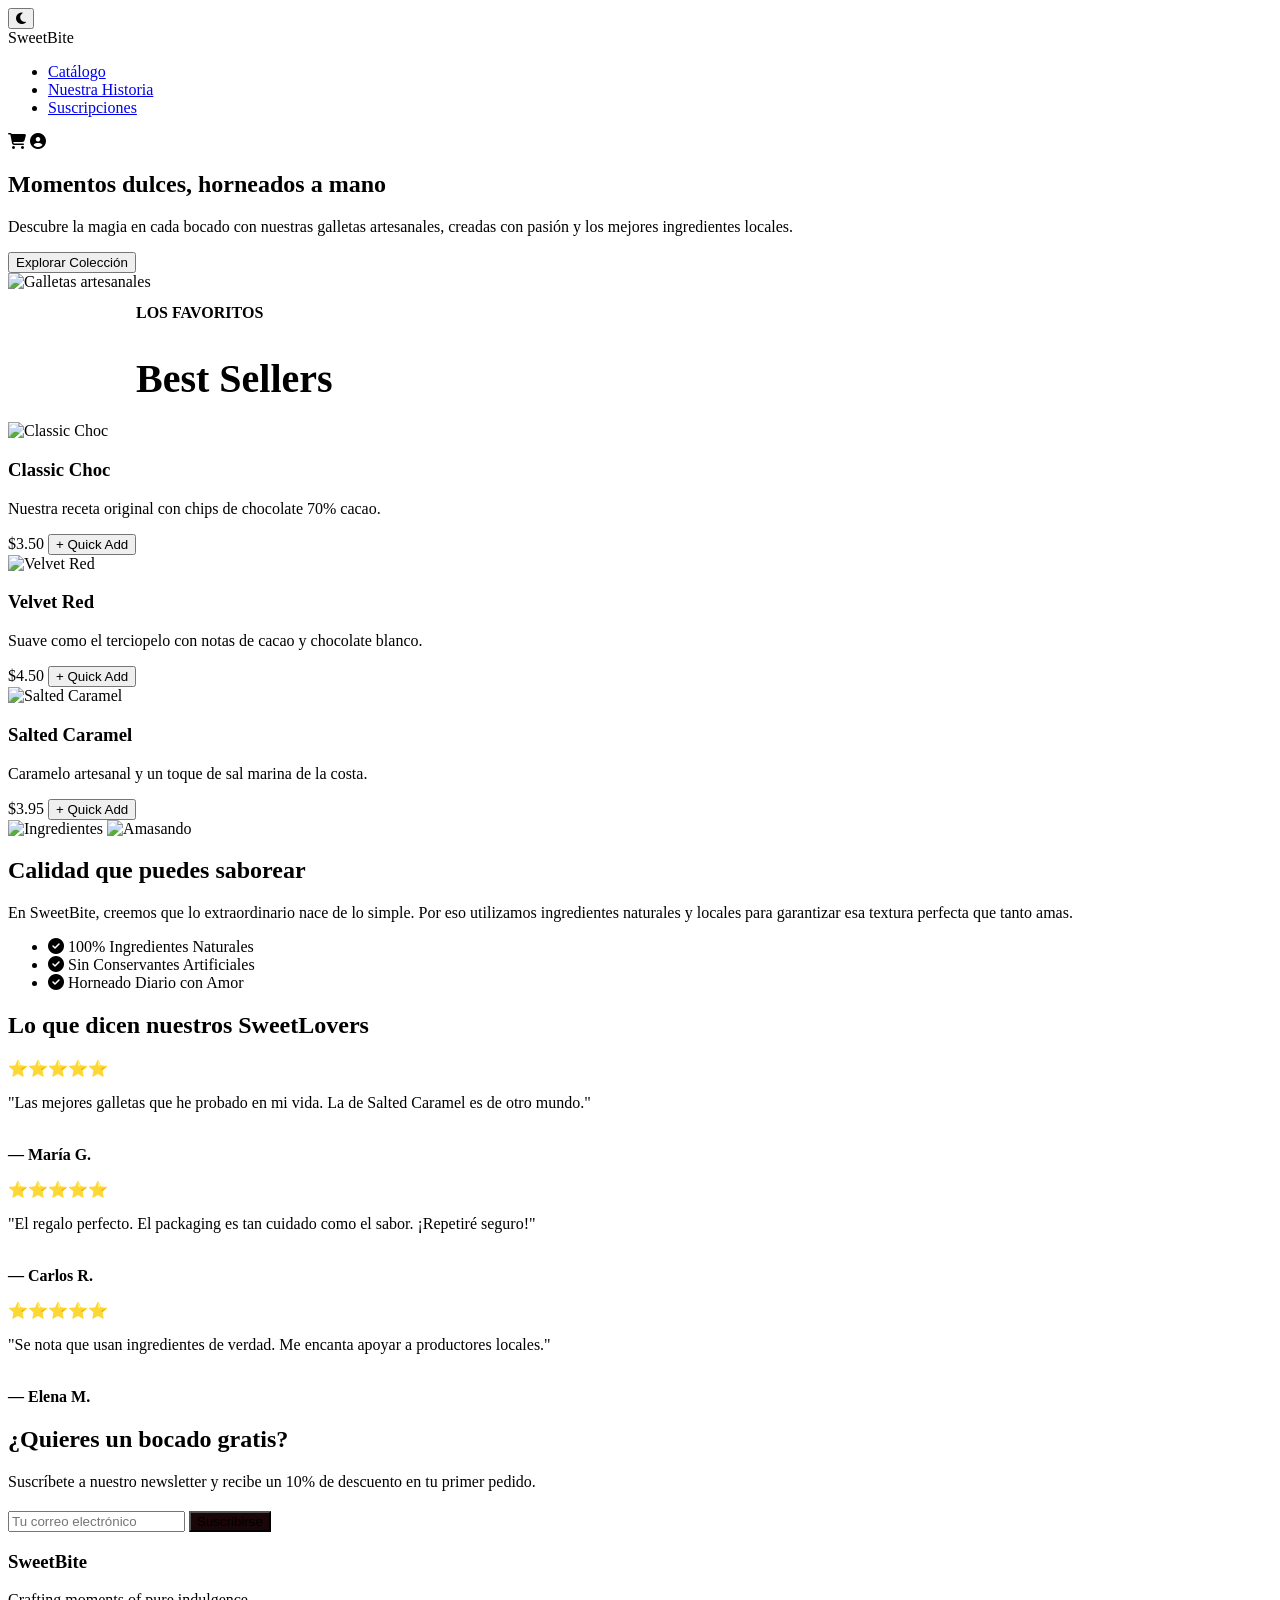
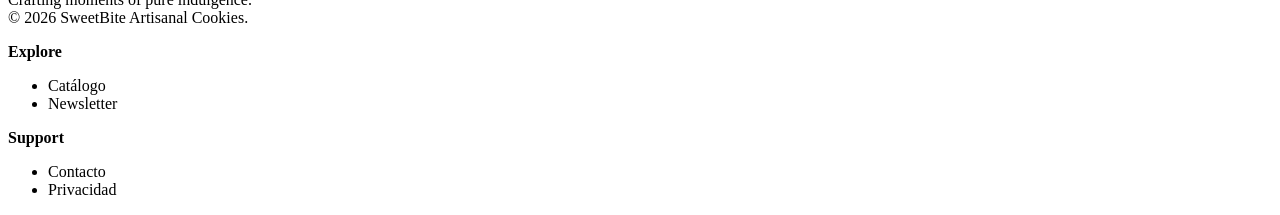
==== index.html @ 6e6b9b6f "SweetBite 1.0" ====
<!DOCTYPE html>
<html lang="es">
<head>
    <meta charset="UTF-8">
    <meta name="viewport" content="width=device-width, initial-scale=1.0">
    <title>SweetBite | Inicio</title>
    <link rel="stylesheet" href="styles.css">
    <link rel="stylesheet" href="https://cdnjs.cloudflare.com/ajax/libs/font-awesome/6.4.0/css/all.min.css">
</head>
<body>

    <div class="top-bar">
        <button id="theme-toggle" class="btn-theme"><i class="fas fa-moon"></i></button>
    </div>

    <header>
        <nav class="navbar">
            <div class="logo">SweetBite</div>
            <ul class="nav-links">
                <li><a href="index.html">Catálogo</a></li>
                <li><a href="#">Nuestra Historia</a></li>
                <li><a href="#">Suscripciones</a></li>
            </ul>
            <div class="nav-icons">
                <i class="fas fa-shopping-cart"></i>
                <i class="fas fa-user-circle"></i>
            </div>
        </nav>
    </header>

    <section class="hero">
        <div class="hero-text">
            <h1>Momentos dulces, horneados a mano</h1>
            <p>Descubre la magia en cada bocado con nuestras galletas artesanales, creadas con pasión y los mejores ingredientes locales.</p>
            <button class="btn-primary" onclick="window.location.href='tienda.html'">Explorar Colección</button>
        </div>
        <div class="hero-image">
            <img src="https://images.unsplash.com/photo-1499636136210-6f4ee915583e?auto=format&fit=crop&q=80" alt="Galletas artesanales">
        </div>
    </section>

    <section>
        <h2 style="padding-left: 10vw; color: var(--text-muted); font-size: 1rem; text-transform: uppercase;">Los Favoritos</h2>
        <h2 style="padding-left: 10vw; font-size: 2.5rem; margin-bottom: 20px;">Best Sellers</h2>
        
        <div class="product-grid">
            <div class="product-card">
                <img src="https://images.unsplash.com/photo-1558961363-fa8fdf82db35?auto=format&fit=crop&q=80" alt="Classic Choc">
                <div class="product-info">
                    <h3>Classic Choc</h3>
                    <p>Nuestra receta original con chips de chocolate 70% cacao.</p>
                    <div class="price-row">
                        <span>$3.50</span>
                        <button class="btn-add">+ Quick Add</button>
                    </div>
                </div>
            </div>
            <div class="product-card">
                <img src="https://images.unsplash.com/photo-1618923850106-920fdfbf5263?auto=format&fit=crop&q=80" alt="Velvet Red">
                <div class="product-info">
                    <h3>Velvet Red</h3>
                    <p>Suave como el terciopelo con notas de cacao y chocolate blanco.</p>
                    <div class="price-row">
                        <span>$4.50</span>
                        <button class="btn-add" onclick="window.location.href='tienda.html'">+ Quick Add</button>
                    </div>
                </div>
            </div>
            <div class="product-card">
                <img src="https://images.unsplash.com/photo-1557089706-68d02283a005?auto=format&fit=crop&q=80" alt="Salted Caramel">
                <div class="product-info">
                    <h3>Salted Caramel</h3>
                    <p>Caramelo artesanal y un toque de sal marina de la costa.</p>
                    <div class="price-row">
                        <span>$3.95</span>
                        <button class="btn-add">+ Quick Add</button>
                    </div>
                </div>
            </div>
        </div>
    </section>

    <section class="quality-section">
        <div class="quality-images">
            <img src="https://images.unsplash.com/photo-1556910103-1c02745aae4d?auto=format&fit=crop&q=80" alt="Ingredientes">
            <img src="https://images.unsplash.com/photo-1621303837174-89787a7d4729?auto=format&fit=crop&q=80" alt="Amasando">
        </div>
        <div class="quality-text">
            <h2>Calidad que puedes saborear</h2>
            <p>En SweetBite, creemos que lo extraordinario nace de lo simple. Por eso utilizamos ingredientes naturales y locales para garantizar esa textura perfecta que tanto amas.</p>
            <ul>
                <li><i class="fas fa-check-circle" style="color: var(--burgundy);"></i> 100% Ingredientes Naturales</li>
                <li><i class="fas fa-check-circle" style="color: var(--burgundy);"></i> Sin Conservantes Artificiales</li>
                <li><i class="fas fa-check-circle" style="color: var(--burgundy);"></i> Horneado Diario con Amor</li>
            </ul>
        </div>
    </section>

    <section class="testimonials">
        <h2>Lo que dicen nuestros SweetLovers</h2>
        <div class="test-grid">
            <div class="test-card">
                <p>⭐⭐⭐⭐⭐</p>
                <p>"Las mejores galletas que he probado en mi vida. La de Salted Caramel es de otro mundo."</p>
                <br><strong>— María G.</strong>
            </div>
            <div class="test-card">
                <p>⭐⭐⭐⭐⭐</p>
                <p>"El regalo perfecto. El packaging es tan cuidado como el sabor. ¡Repetiré seguro!"</p>
                <br><strong>— Carlos R.</strong>
            </div>
            <div class="test-card">
                <p>⭐⭐⭐⭐⭐</p>
                <p>"Se nota que usan ingredientes de verdad. Me encanta apoyar a productores locales."</p>
                <br><strong>— Elena M.</strong>
            </div>
        </div>
    </section>

    <section class="newsletter">
        <h2>¿Quieres un bocado gratis?</h2>
        <p style="margin-bottom: 20px;">Suscríbete a nuestro newsletter y recibe un 10% de descuento en tu primer pedido.</p>
        <input type="email" placeholder="Tu correo electrónico">
        <button class="btn-primary" style="background-color: #1a0508;">Suscribirse</button>
    </section>

    <footer>
        <div>
            <h3>SweetBite</h3>
            <p>Crafting moments of pure indulgence.<br>© 2026 SweetBite Artisanal Cookies.</p>
        </div>
        <div>
            <p><strong>Explore</strong></p>
            <ul><li>Catálogo</li><li>Newsletter</li></ul>
        </div>
        <div>
            <p><strong>Support</strong></p>
            <ul><li>Contacto</li><li>Privacidad</li></ul>
        </div>
    </footer>

    <script src="app.js"></script>
</body>
</html>
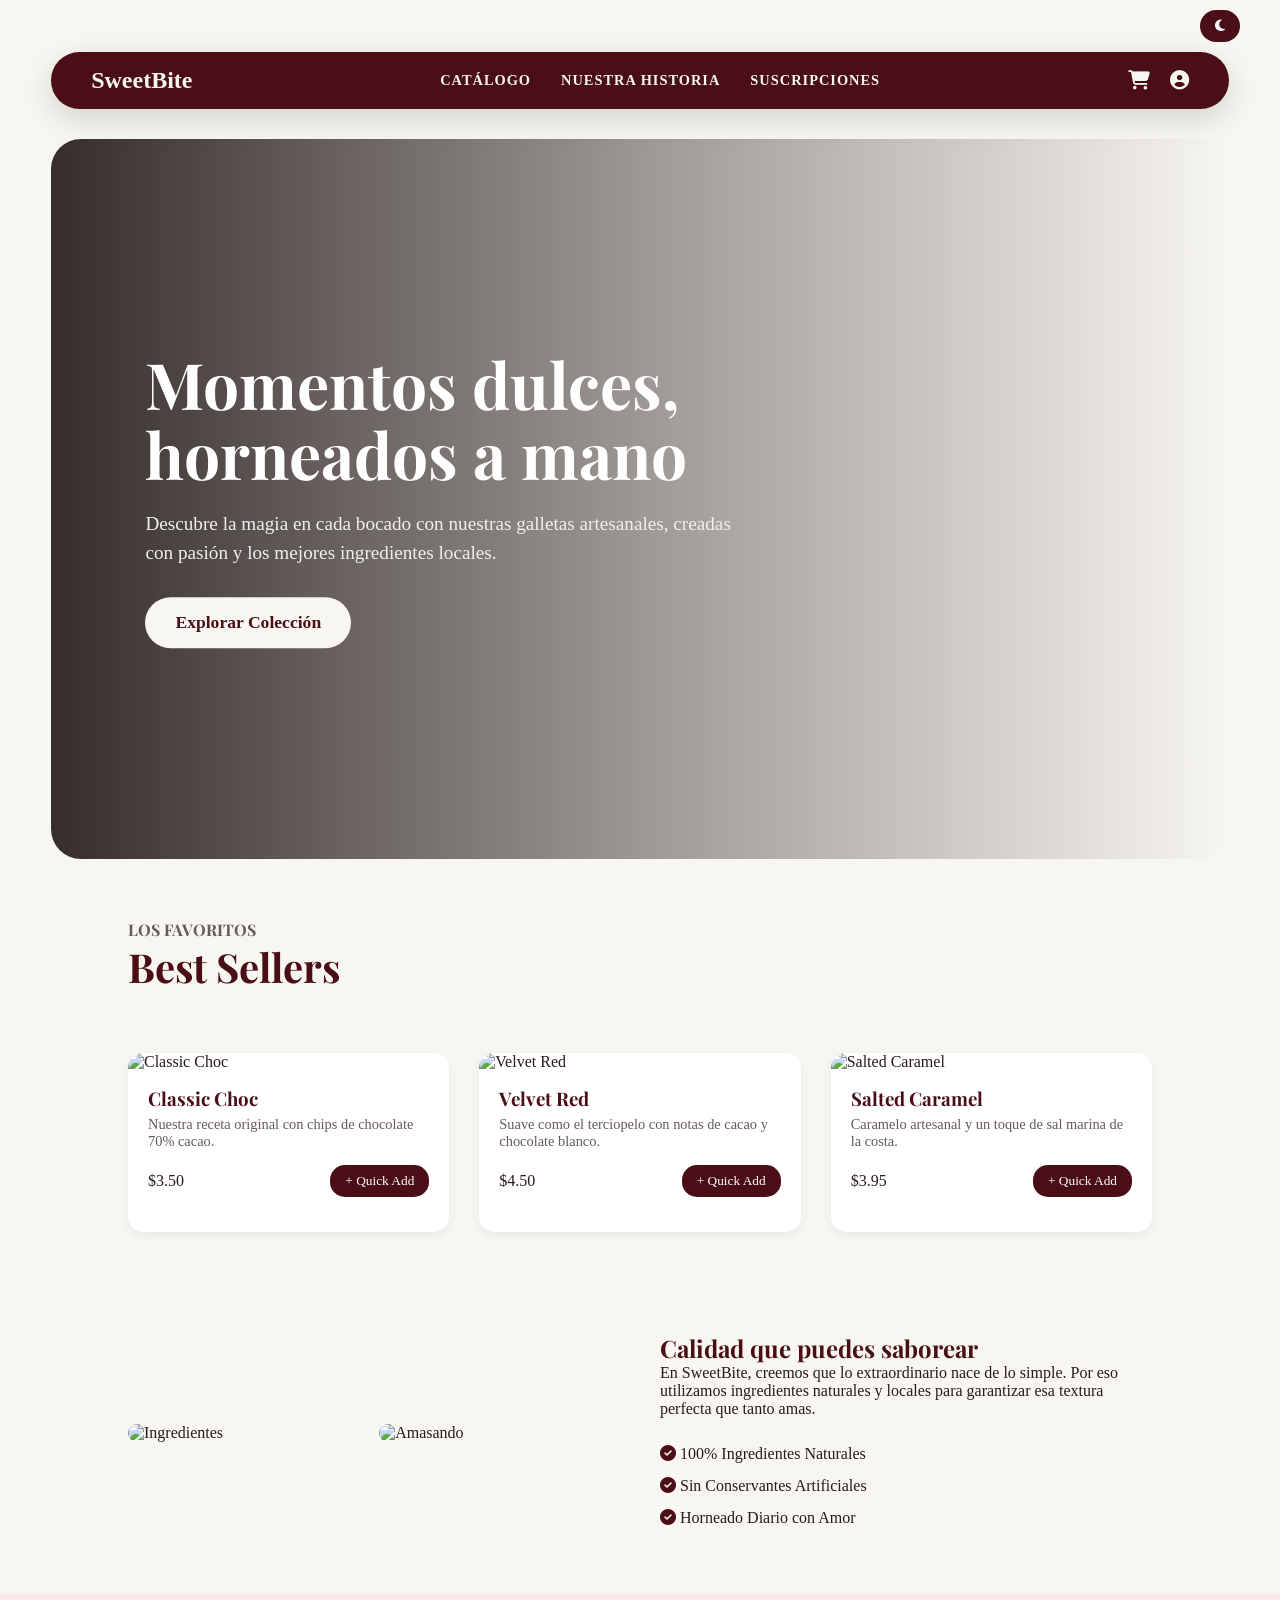
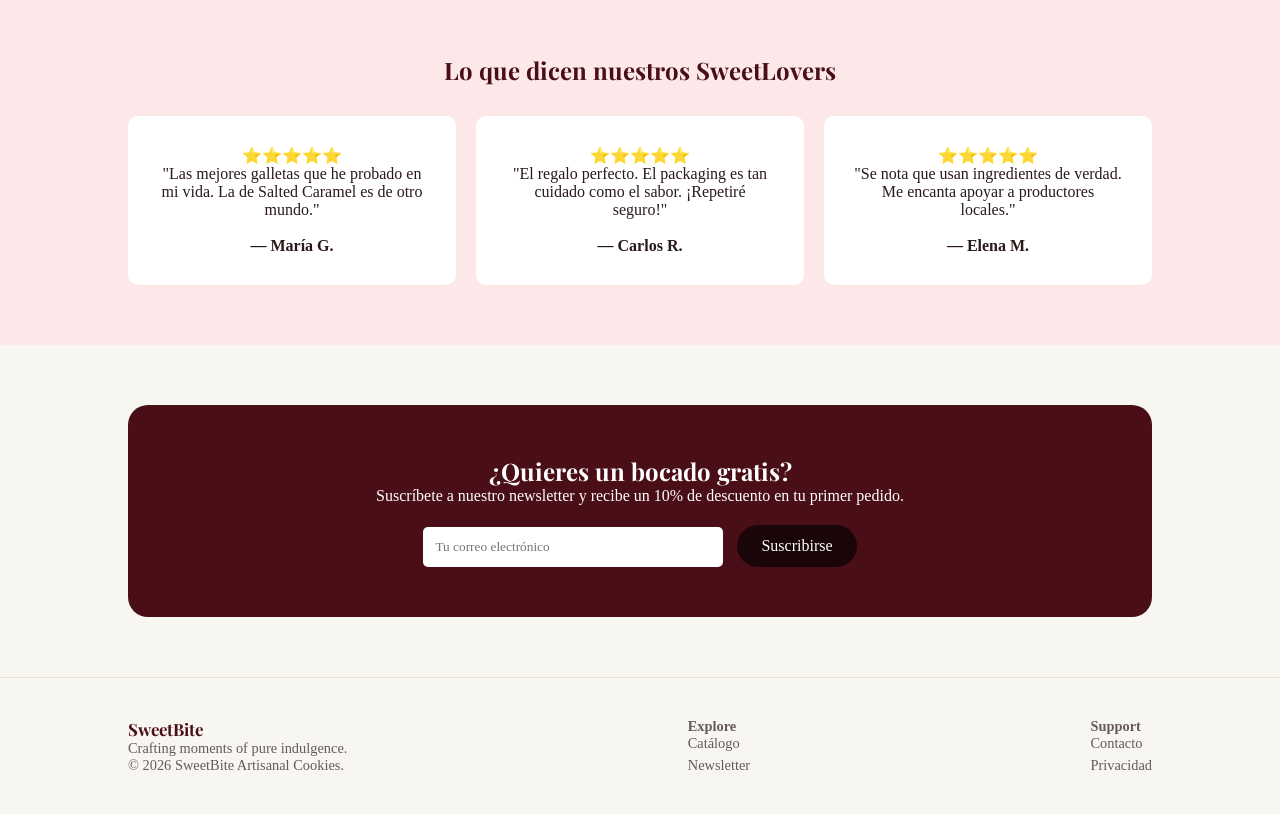
==== commit b2a94a17: "SweetBite 1.3" ====
--- a/index.html
+++ b/index.html
@@ -4,8 +4,16 @@
     <meta charset="UTF-8">
     <meta name="viewport" content="width=device-width, initial-scale=1.0">
     <title>SweetBite | Inicio</title>
+    
     <link rel="stylesheet" href="styles.css">
     <link rel="stylesheet" href="https://cdnjs.cloudflare.com/ajax/libs/font-awesome/6.4.0/css/all.min.css">
+    <link rel="stylesheet" href="styles.css">
+    <link rel="stylesheet" href="https://cdnjs.cloudflare.com/ajax/libs/font-awesome/6.4.0/css/all.min.css">
+    
+    <link rel="preconnect" href="https://fonts.googleapis.com">
+    <link rel="preconnect" href="https://fonts.gstatic.com" crossorigin>
+    <link href="https://fonts.googleapis.com/css2?family=Montserrat:wght@300;400;600&family=Playfair+Display:ital,wght@0,400;0,600;0,700;1,400&display=swap" rel="stylesheet">
+</head>
 </head>
 <body>
 
@@ -13,29 +21,36 @@
         <button id="theme-toggle" class="btn-theme"><i class="fas fa-moon"></i></button>
     </div>
 
-    <header>
+    <div class="header-wrapper">
         <nav class="navbar">
             <div class="logo">SweetBite</div>
+            
             <ul class="nav-links">
                 <li><a href="index.html">Catálogo</a></li>
                 <li><a href="#">Nuestra Historia</a></li>
                 <li><a href="#">Suscripciones</a></li>
             </ul>
+            
             <div class="nav-icons">
-                <i class="fas fa-shopping-cart"></i>
-                <i class="fas fa-user-circle"></i>
+                <i class="fas fa-shopping-cart" style="cursor: pointer;"></i>
+                <i class="fas fa-user-circle" style="cursor: pointer;"></i>
             </div>
         </nav>
-    </header>
+    </div>
 
-    <section class="hero">
-        <div class="hero-text">
-            <h1>Momentos dulces, horneados a mano</h1>
+    <section class="hero-carousel">
+        <div class="carousel-slides">
+            <div class="slide active" style="background-image: url('https://images.unsplash.com/photo-1499636136210-6f4ee915583e?auto=format&fit=crop&q=80');"></div>
+            <div class="slide" style="background-image: url('https://images.unsplash.com/photo-1558961363-fa8fdf82db35?auto=format&fit=crop&q=80');"></div>
+            <div class="slide" style="background-image: url('https://images.unsplash.com/photo-1618923850106-920fdfbf5263?auto=format&fit=crop&q=80');"></div>
+        </div>
+        
+        <div class="carousel-overlay"></div>
+        
+        <div class="hero-content">
+            <h1>Momentos dulces,<br>horneados a mano</h1>
             <p>Descubre la magia en cada bocado con nuestras galletas artesanales, creadas con pasión y los mejores ingredientes locales.</p>
-            <button class="btn-primary" onclick="window.location.href='tienda.html'">Explorar Colección</button>
-        </div>
-        <div class="hero-image">
-            <img src="https://images.unsplash.com/photo-1499636136210-6f4ee915583e?auto=format&fit=crop&q=80" alt="Galletas artesanales">
+            <button class="btn-hero" onclick="window.location.href='tienda.html'">Explorar Colección</button>
         </div>
     </section>
 
@@ -55,6 +70,7 @@
                     </div>
                 </div>
             </div>
+            
             <div class="product-card">
                 <img src="https://images.unsplash.com/photo-1618923850106-920fdfbf5263?auto=format&fit=crop&q=80" alt="Velvet Red">
                 <div class="product-info">
@@ -66,6 +82,7 @@
                     </div>
                 </div>
             </div>
+            
             <div class="product-card">
                 <img src="https://images.unsplash.com/photo-1557089706-68d02283a005?auto=format&fit=crop&q=80" alt="Salted Caramel">
                 <div class="product-info">
@@ -131,11 +148,17 @@
         </div>
         <div>
             <p><strong>Explore</strong></p>
-            <ul><li>Catálogo</li><li>Newsletter</li></ul>
+            <ul>
+                <li style="cursor: pointer; margin-bottom: 5px;">Catálogo</li>
+                <li style="cursor: pointer;">Newsletter</li>
+            </ul>
         </div>
         <div>
             <p><strong>Support</strong></p>
-            <ul><li>Contacto</li><li>Privacidad</li></ul>
+            <ul>
+                <li style="cursor: pointer; margin-bottom: 5px;">Contacto</li>
+                <li style="cursor: pointer;">Privacidad</li>
+            </ul>
         </div>
     </footer>
 
--- a/styles.css
+++ b/styles.css
@@ -0,0 +1,363 @@
+/* ================= VARIABLES Y RESET ================= */
+/* :root define variables globales. Cambiar un color aquí lo cambiará en toda la página */
+:root {
+    /* Modo Claro */
+    --bg-color: #F8F6F0;       /* Beige clarito para el fondo de la página */
+    --text-main: #2A1A1A;      /* Color principal del texto (casi negro) */
+    --text-muted: #665A5A;     /* Color secundario para subtítulos o textos menos importantes */
+    --burgundy: #4A0E17;       /* Burdeo oscuro (el color de tu marca) */
+    --burgundy-hover: #2F080E; /* Burdeo más oscuro para cuando el mouse pasa sobre un botón */
+    --pink-light: #FDE8E9;     /* Rosa pálido para detalles y fondos secundarios */
+    --white-cards: #FFFFFF;    /* Blanco puro para el fondo de las tarjetas de producto */
+    --border-color: #E5E0D8;   /* Color de las líneas separadoras */
+}
+
+/* Variables para cuando el "Modo Oscuro" está activado en el <body> */
+body.dark-mode {
+    --bg-color: #121212;       /* Fondo gris casi negro */
+    --text-main: #EAEAEA;      /* Texto principal casi blanco para contrastar */
+    --text-muted: #A0A0A0;     /* Texto secundario gris claro */
+    --burgundy: #7A192A;       /* Burdeo más brillante para que se note en la oscuridad */
+    --burgundy-hover: #9E2238; /* Efecto hover del burdeo oscuro */
+    --pink-light: #2A1A1C;     /* Rosa muy oscuro, casi marrón, para mantener la estética */
+    --white-cards: #1E1E1E;    /* Gris oscuro para las tarjetas en vez de blanco puro */
+    --border-color: #333333;   /* Bordes oscuros */
+}
+
+/* El asterisco (*) aplica estas reglas a TODOS los elementos de la página */
+* {
+    margin: 0; /* Quita los márgenes por defecto del navegador */
+    padding: 0; /* Quita el relleno por defecto */
+    box-sizing: border-box; /* Asegura que el padding no aumente el tamaño total de los elementos */
+    font-family: 'Georgia', serif; /* Tipografía elegante por defecto */
+}
+
+/* Reglas generales para el cuerpo de la página */
+/* El asterisco (*) aplica estas reglas a TODOS los elementos de la página */
+* {
+    margin: 0;
+    padding: 0;
+    box-sizing: border-box;
+    /* Quitamos la font-family de aquí para asignarla específicamente abajo */
+}
+
+/* Reglas generales para el cuerpo de la página */
+body {
+    background-color: var(--bg-color);
+    color: var(--text-main);
+    transition: background-color 0.3s, color 0.3s;
+    font-family: 'Montserrat', sans-serif; /* Fuente limpia y redondita para textos normales */
+}
+
+/* Títulos */
+h1, h2, h3, h4 {
+    font-family: 'Playfair Display', serif; /* Fuente elegante y premium para títulos */
+    color: var(--burgundy);
+}
+
+body.dark-mode h1, body.dark-mode h2, body.dark-mode h3 {
+    color: var(--text-main);
+}
+
+/* Cambia el color de los títulos a blanco/gris claro cuando está en modo oscuro */
+body.dark-mode h1, body.dark-mode h2, body.dark-mode h3 {
+    color: var(--text-main);
+}
+
+/* Quita el subrayado de los enlaces y les pone el color heredado de su contenedor */
+a { text-decoration: none; color: inherit; }
+/* Quita los puntos de las listas (usado en el navbar y footer) */
+ul { list-style: none; }
+
+/* ================= TOP BAR & NAVBAR (NUEVO DISEÑO) ================= */
+/* Barra superior pequeñita para el botón de modo oscuro */
+.top-bar {
+    display: flex;
+    justify-content: flex-end; /* Empuja el botón a la derecha */
+    padding: 10px 40px 0px 40px; /* Arriba, Derecha, Abajo (0), Izquierda */
+    background-color: var(--bg-color);
+}
+
+/* Botón de la lunita/sol */
+.btn-theme {
+    background: var(--burgundy);
+    color: #fff;
+    border: none;
+    padding: 8px 15px;
+    border-radius: 20px; /* Lo hace redondito */
+    cursor: pointer;
+    font-weight: bold;
+    transition: 0.3s;
+}
+
+/* Envoltorio del Navbar para que respire por los lados y se quede pegado arriba */
+.header-wrapper {
+    background-color: var(--bg-color);
+    padding: 10px 4vw; /* Da margen a los lados (4% del ancho de la pantalla) */
+    position: sticky; /* Hace que el menú baje contigo al hacer scroll */
+    top: 0; /* Se pega al tope exacto de la pantalla */
+    z-index: 100; /* Lo pone por encima de todos los demás elementos (carrusel, fotos) */
+}
+
+/* El menú en sí (diseño de píldora flotante) */
+.navbar {
+    display: flex; /* Permite alinear elementos horizontalmente */
+    justify-content: space-between; /* Separa logo, links e íconos */
+    align-items: center; /* Los centra verticalmente */
+    padding: 15px 40px;
+    background-color: var(--burgundy); /* Fondo rojo oscuro */
+    border-radius: 50px; /* Curva los bordes para hacer la forma de píldora */
+    box-shadow: 0 10px 30px rgba(0,0,0,0.15); /* Sombra suave para dar efecto 3D flotante */
+}
+
+/* Ajustes de color de texto dentro del navbar (para que se lea sobre el burdeo) */
+.navbar .logo {
+    font-size: 1.5rem;
+    font-weight: bold;
+    color: var(--bg-color); /* Letras claras */
+}
+
+.nav-links {
+    display: flex;
+    gap: 30px; /* Separación entre cada link */
+    font-size: 0.9rem;
+    text-transform: uppercase; /* Vuelve el texto MAYÚSCULA */
+    letter-spacing: 1px;
+}
+
+.navbar .nav-links a {
+    color: var(--bg-color); /* Links claros */
+    font-weight: 600;
+}
+
+.navbar .nav-links a:hover {
+    color: var(--pink-light); /* Se pone rosita al pasar el mouse */
+}
+
+.nav-icons {
+    display: flex;
+    gap: 20px;
+    font-size: 1.2rem;
+    color: var(--bg-color); /* Íconos claros */
+}
+
+/* ================= HERO CAROUSEL (NUEVO INICIO) ================= */
+/* Contenedor principal del carrusel */
+.hero-carousel {
+    position: relative; /* Necesario para que las imágenes hijas se posicionen dentro de él */
+    height: 80vh; /* Ocupa el 80% del alto de la pantalla visible */
+    min-height: 500px; /* Pero nunca menos de 500px */
+    margin: 20px 4vw 60px 4vw; /* Márgenes exteriores para igualar al navbar */
+    border-radius: 30px; /* Esquinas redondeadas */
+    overflow: hidden; /* Corta cualquier imagen que se salga de los bordes redondeados */
+}
+
+/* Capas del carrusel (imágenes y sombreado) */
+.carousel-slides, .slide, .carousel-overlay {
+    position: absolute; /* Se apilan una encima de otra */
+    top: 0;
+    left: 0;
+    width: 100%;
+    height: 100%;
+}
+
+/* Cada imagen individual del carrusel */
+.slide {
+    background-size: cover; /* Hace que la imagen llene todo el espacio sin deformarse */
+    background-position: center; /* Centra la foto */
+    opacity: 0; /* Por defecto están invisibles */
+    transition: opacity 1s ease-in-out; /* Animación de 1 segundo para aparecer suavemente */
+}
+
+/* Solo la imagen con la clase 'active' se hace visible */
+.slide.active {
+    opacity: 1;
+}
+
+/* El degradado oscuro para que el texto blanco sea legible */
+.carousel-overlay {
+    /* Va de izquierda (casi negro) a derecha (transparente) */
+    background: linear-gradient(to right, rgba(20, 10, 10, 0.85) 0%, rgba(20, 10, 10, 0.4) 50%, transparent 100%);
+    z-index: 1; /* Nivel 1 de apilamiento (sobre las fotos, debajo del texto) */
+}
+
+/* Contenedor del texto del carrusel */
+.hero-content {
+    position: absolute;
+    top: 50%; /* Baja el texto a la mitad */
+    left: 8%; /* Lo separa un 8% del borde izquierdo */
+    transform: translateY(-50%); /* Ajuste fino para centrarlo verticalmente perfecto */
+    z-index: 2; /* Nivel 2 (encima del degradado) */
+    max-width: 600px; /* Evita que el texto cruce toda la pantalla */
+    color: white; /* Fuerza el color blanco */
+}
+
+.hero-content h1 {
+    color: white; 
+    font-size: 4rem;
+    line-height: 1.1; /* Reduce el espacio entre líneas del título */
+    margin-bottom: 20px;
+}
+
+.hero-content p {
+    font-size: 1.2rem;
+    color: #f0f0f0;
+    margin-bottom: 30px;
+    line-height: 1.5;
+}
+
+/* Botón especial del carrusel */
+.btn-hero {
+    background-color: var(--bg-color); /* Fondo beige clarito */
+    color: var(--burgundy); /* Letras burdeo */
+    padding: 15px 30px;
+    border: none;
+    border-radius: 30px;
+    cursor: pointer;
+    font-size: 1.1rem;
+    font-weight: bold;
+    transition: transform 0.3s, background-color 0.3s;
+}
+
+.btn-hero:hover {
+    background-color: white; /* Brilla al blanco puro al pasar el mouse */
+    transform: translateY(-3px); /* Da un saltito hacia arriba */
+}
+
+/* ================= COMPONENTES GENERALES ================= */
+/* Botón estándar usado en el resto de la página */
+.btn-primary {
+    background-color: var(--burgundy);
+    color: white;
+    padding: 12px 24px;
+    border: none;
+    border-radius: 25px;
+    cursor: pointer;
+    font-size: 1rem;
+    transition: background 0.3s;
+}
+
+.btn-primary:hover { background-color: var(--burgundy-hover); }
+
+/* Títulos de las secciones intermedias */
+.section-title {
+    text-align: center;
+    font-size: 2.2rem;
+    margin-bottom: 40px;
+}
+
+/* ================= GRID DE PRODUCTOS (CATÁLOGO) ================= */
+.product-grid {
+    display: grid; /* Usa CSS Grid para acomodar elementos en cuadrícula */
+    /* Crea columnas que miden mínimo 250px, y si sobra espacio, se estiran por igual (1fr). Esto lo hace Responsive automático */
+    grid-template-columns: repeat(auto-fit, minmax(250px, 1fr));
+    gap: 30px; /* Espacio entre cada tarjeta de galleta */
+    padding: 40px 10vw; /* Padding lateral del 10% del ancho de pantalla */
+}
+
+/* Tarjeta individual de cada galleta */
+.product-card {
+    background: var(--white-cards);
+    border-radius: 15px;
+    overflow: hidden; /* Corta la imagen si es cuadrada para que respete los bordes redondos de la tarjeta */
+    padding-bottom: 20px;
+    box-shadow: 0 4px 10px rgba(0,0,0,0.05); /* Sombrecita sutil */
+}
+
+.product-card img { 
+    width: 100%; 
+    height: 250px; 
+    object-fit: cover; /* Evita que la foto de la galleta se estire feo, la recorta bonito */
+}
+
+.product-info { padding: 15px 20px; }
+.product-info h3 { margin-bottom: 5px; }
+.product-info p { color: var(--text-muted); font-size: 0.9rem; margin-bottom: 15px; }
+.price-row { display: flex; justify-content: space-between; align-items: center; } /* Separa el precio a la izquierda y el botón a la derecha */
+
+/* Botoncito de agregar al carro en la tarjeta */
+.btn-add { background: var(--burgundy); color: white; border: none; padding: 8px 15px; border-radius: 15px; cursor: pointer; }
+
+/* ================= SECCIONES EXTRAS (Calidad y Testimonios) ================= */
+/* Sección de fotos y checklist */
+.quality-section { display: flex; padding: 60px 10vw; gap: 40px; align-items: center; }
+.quality-images { display: flex; gap: 15px; flex: 1; } /* Contenedor de las dos imágenes divididas */
+.quality-images img { width: 48%; border-radius: 15px; object-fit: cover; } /* Cada imagen ocupa casi la mitad */
+.quality-text { flex: 1; } /* El texto ocupa el otro 50% de la pantalla */
+.quality-text ul { margin-top: 20px; line-height: 2; }
+
+/* Sección rosa de opiniones */
+.testimonials { background-color: var(--pink-light); padding: 60px 10vw; text-align: center; }
+.test-grid { display: grid; grid-template-columns: repeat(3, 1fr); gap: 20px; margin-top: 30px; } /* Fuerzo 3 columnas para PC */
+.test-card { background: var(--white-cards); padding: 30px; border-radius: 10px; }
+
+/* Caja de recolección de correos (Newsletter) */
+.newsletter {
+    background-color: var(--burgundy);
+    color: white;
+    margin: 60px 10vw;
+    padding: 50px;
+    border-radius: 20px;
+    text-align: center;
+}
+.newsletter h2 { color: white; }
+.newsletter input { padding: 12px; width: 60%; max-width: 300px; border: none; border-radius: 5px; margin-right: 10px; }
+
+/* ================= TIENDA (PÁGINA PRODUCTO INDIVIDUAL) ================= */
+.product-detail {
+    display: flex;
+    padding: 60px 10vw;
+    gap: 50px;
+}
+
+/* Cuadrícula de fotos del producto (Tipo álbum) */
+.product-gallery { flex: 1; display: grid; grid-template-columns: 1fr 1fr; gap: 15px; }
+.main-img { grid-column: span 2; width: 100%; border-radius: 15px; } /* Imagen principal arriba, abarca 2 columnas */
+.sub-img { width: 100%; border-radius: 15px; } /* Imágenes pequeñitas abajo */
+
+/* Info del lado derecho de la página tienda */
+.product-data { flex: 1; }
+.product-data h1 { font-size: 3rem; margin-bottom: 10px; }
+.product-data .price { font-size: 1.5rem; font-weight: bold; margin-bottom: 20px; }
+.product-data p { color: var(--text-muted); line-height: 1.6; margin-bottom: 30px; }
+
+/* Selector de cantidad [ - 1 + ] */
+.qty-selector {
+    display: flex;
+    align-items: center;
+    gap: 15px;
+    margin-bottom: 20px;
+}
+
+.qty-btn { background: var(--white-cards); border: 1px solid var(--border-color); padding: 10px 15px; cursor: pointer; border-radius: 5px;}
+.qty-input { width: 50px; text-align: center; border: none; background: transparent; font-size: 1.1rem;}
+
+/* Botón grandote de comprar en la ficha de producto */
+.btn-large {
+    width: 100%; /* Abarca todo el ancho disponible de la columna */
+    padding: 15px;
+    font-size: 1.2rem;
+    border-radius: 30px;
+    margin-bottom: 30px;
+}
+
+/* Etiquetas (Ej: Contiene Lactosa) */
+.tags span {
+    background: var(--pink-light);
+    color: var(--burgundy);
+    padding: 5px 10px;
+    border-radius: 15px;
+    font-size: 0.8rem;
+    margin-right: 10px;
+}
+
+/* ================= FOOTER ================= */
+footer {
+    display: flex; /* Divide el footer en bloques */
+    justify-content: space-between; /* Manda los bloques a los extremos */
+    padding: 40px 10vw;
+    background-color: var(--bg-color);
+    border-top: 1px solid var(--border-color);
+    font-size: 0.9rem;
+    color: var(--text-muted);
+}
--- a/styles.css
+++ b/styles.css
@@ -0,0 +1,363 @@
+/* ================= VARIABLES Y RESET ================= */
+/* :root define variables globales. Cambiar un color aquí lo cambiará en toda la página */
+:root {
+    /* Modo Claro */
+    --bg-color: #F8F6F0;       /* Beige clarito para el fondo de la página */
+    --text-main: #2A1A1A;      /* Color principal del texto (casi negro) */
+    --text-muted: #665A5A;     /* Color secundario para subtítulos o textos menos importantes */
+    --burgundy: #4A0E17;       /* Burdeo oscuro (el color de tu marca) */
+    --burgundy-hover: #2F080E; /* Burdeo más oscuro para cuando el mouse pasa sobre un botón */
+    --pink-light: #FDE8E9;     /* Rosa pálido para detalles y fondos secundarios */
+    --white-cards: #FFFFFF;    /* Blanco puro para el fondo de las tarjetas de producto */
+    --border-color: #E5E0D8;   /* Color de las líneas separadoras */
+}
+
+/* Variables para cuando el "Modo Oscuro" está activado en el <body> */
+body.dark-mode {
+    --bg-color: #121212;       /* Fondo gris casi negro */
+    --text-main: #EAEAEA;      /* Texto principal casi blanco para contrastar */
+    --text-muted: #A0A0A0;     /* Texto secundario gris claro */
+    --burgundy: #7A192A;       /* Burdeo más brillante para que se note en la oscuridad */
+    --burgundy-hover: #9E2238; /* Efecto hover del burdeo oscuro */
+    --pink-light: #2A1A1C;     /* Rosa muy oscuro, casi marrón, para mantener la estética */
+    --white-cards: #1E1E1E;    /* Gris oscuro para las tarjetas en vez de blanco puro */
+    --border-color: #333333;   /* Bordes oscuros */
+}
+
+/* El asterisco (*) aplica estas reglas a TODOS los elementos de la página */
+* {
+    margin: 0; /* Quita los márgenes por defecto del navegador */
+    padding: 0; /* Quita el relleno por defecto */
+    box-sizing: border-box; /* Asegura que el padding no aumente el tamaño total de los elementos */
+    font-family: 'Georgia', serif; /* Tipografía elegante por defecto */
+}
+
+/* Reglas generales para el cuerpo de la página */
+/* El asterisco (*) aplica estas reglas a TODOS los elementos de la página */
+* {
+    margin: 0;
+    padding: 0;
+    box-sizing: border-box;
+    /* Quitamos la font-family de aquí para asignarla específicamente abajo */
+}
+
+/* Reglas generales para el cuerpo de la página */
+body {
+    background-color: var(--bg-color);
+    color: var(--text-main);
+    transition: background-color 0.3s, color 0.3s;
+    font-family: 'Montserrat', sans-serif; /* Fuente limpia y redondita para textos normales */
+}
+
+/* Títulos */
+h1, h2, h3, h4 {
+    font-family: 'Playfair Display', serif; /* Fuente elegante y premium para títulos */
+    color: var(--burgundy);
+}
+
+body.dark-mode h1, body.dark-mode h2, body.dark-mode h3 {
+    color: var(--text-main);
+}
+
+/* Cambia el color de los títulos a blanco/gris claro cuando está en modo oscuro */
+body.dark-mode h1, body.dark-mode h2, body.dark-mode h3 {
+    color: var(--text-main);
+}
+
+/* Quita el subrayado de los enlaces y les pone el color heredado de su contenedor */
+a { text-decoration: none; color: inherit; }
+/* Quita los puntos de las listas (usado en el navbar y footer) */
+ul { list-style: none; }
+
+/* ================= TOP BAR & NAVBAR (NUEVO DISEÑO) ================= */
+/* Barra superior pequeñita para el botón de modo oscuro */
+.top-bar {
+    display: flex;
+    justify-content: flex-end; /* Empuja el botón a la derecha */
+    padding: 10px 40px 0px 40px; /* Arriba, Derecha, Abajo (0), Izquierda */
+    background-color: var(--bg-color);
+}
+
+/* Botón de la lunita/sol */
+.btn-theme {
+    background: var(--burgundy);
+    color: #fff;
+    border: none;
+    padding: 8px 15px;
+    border-radius: 20px; /* Lo hace redondito */
+    cursor: pointer;
+    font-weight: bold;
+    transition: 0.3s;
+}
+
+/* Envoltorio del Navbar para que respire por los lados y se quede pegado arriba */
+.header-wrapper {
+    background-color: var(--bg-color);
+    padding: 10px 4vw; /* Da margen a los lados (4% del ancho de la pantalla) */
+    position: sticky; /* Hace que el menú baje contigo al hacer scroll */
+    top: 0; /* Se pega al tope exacto de la pantalla */
+    z-index: 100; /* Lo pone por encima de todos los demás elementos (carrusel, fotos) */
+}
+
+/* El menú en sí (diseño de píldora flotante) */
+.navbar {
+    display: flex; /* Permite alinear elementos horizontalmente */
+    justify-content: space-between; /* Separa logo, links e íconos */
+    align-items: center; /* Los centra verticalmente */
+    padding: 15px 40px;
+    background-color: var(--burgundy); /* Fondo rojo oscuro */
+    border-radius: 50px; /* Curva los bordes para hacer la forma de píldora */
+    box-shadow: 0 10px 30px rgba(0,0,0,0.15); /* Sombra suave para dar efecto 3D flotante */
+}
+
+/* Ajustes de color de texto dentro del navbar (para que se lea sobre el burdeo) */
+.navbar .logo {
+    font-size: 1.5rem;
+    font-weight: bold;
+    color: var(--bg-color); /* Letras claras */
+}
+
+.nav-links {
+    display: flex;
+    gap: 30px; /* Separación entre cada link */
+    font-size: 0.9rem;
+    text-transform: uppercase; /* Vuelve el texto MAYÚSCULA */
+    letter-spacing: 1px;
+}
+
+.navbar .nav-links a {
+    color: var(--bg-color); /* Links claros */
+    font-weight: 600;
+}
+
+.navbar .nav-links a:hover {
+    color: var(--pink-light); /* Se pone rosita al pasar el mouse */
+}
+
+.nav-icons {
+    display: flex;
+    gap: 20px;
+    font-size: 1.2rem;
+    color: var(--bg-color); /* Íconos claros */
+}
+
+/* ================= HERO CAROUSEL (NUEVO INICIO) ================= */
+/* Contenedor principal del carrusel */
+.hero-carousel {
+    position: relative; /* Necesario para que las imágenes hijas se posicionen dentro de él */
+    height: 80vh; /* Ocupa el 80% del alto de la pantalla visible */
+    min-height: 500px; /* Pero nunca menos de 500px */
+    margin: 20px 4vw 60px 4vw; /* Márgenes exteriores para igualar al navbar */
+    border-radius: 30px; /* Esquinas redondeadas */
+    overflow: hidden; /* Corta cualquier imagen que se salga de los bordes redondeados */
+}
+
+/* Capas del carrusel (imágenes y sombreado) */
+.carousel-slides, .slide, .carousel-overlay {
+    position: absolute; /* Se apilan una encima de otra */
+    top: 0;
+    left: 0;
+    width: 100%;
+    height: 100%;
+}
+
+/* Cada imagen individual del carrusel */
+.slide {
+    background-size: cover; /* Hace que la imagen llene todo el espacio sin deformarse */
+    background-position: center; /* Centra la foto */
+    opacity: 0; /* Por defecto están invisibles */
+    transition: opacity 1s ease-in-out; /* Animación de 1 segundo para aparecer suavemente */
+}
+
+/* Solo la imagen con la clase 'active' se hace visible */
+.slide.active {
+    opacity: 1;
+}
+
+/* El degradado oscuro para que el texto blanco sea legible */
+.carousel-overlay {
+    /* Va de izquierda (casi negro) a derecha (transparente) */
+    background: linear-gradient(to right, rgba(20, 10, 10, 0.85) 0%, rgba(20, 10, 10, 0.4) 50%, transparent 100%);
+    z-index: 1; /* Nivel 1 de apilamiento (sobre las fotos, debajo del texto) */
+}
+
+/* Contenedor del texto del carrusel */
+.hero-content {
+    position: absolute;
+    top: 50%; /* Baja el texto a la mitad */
+    left: 8%; /* Lo separa un 8% del borde izquierdo */
+    transform: translateY(-50%); /* Ajuste fino para centrarlo verticalmente perfecto */
+    z-index: 2; /* Nivel 2 (encima del degradado) */
+    max-width: 600px; /* Evita que el texto cruce toda la pantalla */
+    color: white; /* Fuerza el color blanco */
+}
+
+.hero-content h1 {
+    color: white; 
+    font-size: 4rem;
+    line-height: 1.1; /* Reduce el espacio entre líneas del título */
+    margin-bottom: 20px;
+}
+
+.hero-content p {
+    font-size: 1.2rem;
+    color: #f0f0f0;
+    margin-bottom: 30px;
+    line-height: 1.5;
+}
+
+/* Botón especial del carrusel */
+.btn-hero {
+    background-color: var(--bg-color); /* Fondo beige clarito */
+    color: var(--burgundy); /* Letras burdeo */
+    padding: 15px 30px;
+    border: none;
+    border-radius: 30px;
+    cursor: pointer;
+    font-size: 1.1rem;
+    font-weight: bold;
+    transition: transform 0.3s, background-color 0.3s;
+}
+
+.btn-hero:hover {
+    background-color: white; /* Brilla al blanco puro al pasar el mouse */
+    transform: translateY(-3px); /* Da un saltito hacia arriba */
+}
+
+/* ================= COMPONENTES GENERALES ================= */
+/* Botón estándar usado en el resto de la página */
+.btn-primary {
+    background-color: var(--burgundy);
+    color: white;
+    padding: 12px 24px;
+    border: none;
+    border-radius: 25px;
+    cursor: pointer;
+    font-size: 1rem;
+    transition: background 0.3s;
+}
+
+.btn-primary:hover { background-color: var(--burgundy-hover); }
+
+/* Títulos de las secciones intermedias */
+.section-title {
+    text-align: center;
+    font-size: 2.2rem;
+    margin-bottom: 40px;
+}
+
+/* ================= GRID DE PRODUCTOS (CATÁLOGO) ================= */
+.product-grid {
+    display: grid; /* Usa CSS Grid para acomodar elementos en cuadrícula */
+    /* Crea columnas que miden mínimo 250px, y si sobra espacio, se estiran por igual (1fr). Esto lo hace Responsive automático */
+    grid-template-columns: repeat(auto-fit, minmax(250px, 1fr));
+    gap: 30px; /* Espacio entre cada tarjeta de galleta */
+    padding: 40px 10vw; /* Padding lateral del 10% del ancho de pantalla */
+}
+
+/* Tarjeta individual de cada galleta */
+.product-card {
+    background: var(--white-cards);
+    border-radius: 15px;
+    overflow: hidden; /* Corta la imagen si es cuadrada para que respete los bordes redondos de la tarjeta */
+    padding-bottom: 20px;
+    box-shadow: 0 4px 10px rgba(0,0,0,0.05); /* Sombrecita sutil */
+}
+
+.product-card img { 
+    width: 100%; 
+    height: 250px; 
+    object-fit: cover; /* Evita que la foto de la galleta se estire feo, la recorta bonito */
+}
+
+.product-info { padding: 15px 20px; }
+.product-info h3 { margin-bottom: 5px; }
+.product-info p { color: var(--text-muted); font-size: 0.9rem; margin-bottom: 15px; }
+.price-row { display: flex; justify-content: space-between; align-items: center; } /* Separa el precio a la izquierda y el botón a la derecha */
+
+/* Botoncito de agregar al carro en la tarjeta */
+.btn-add { background: var(--burgundy); color: white; border: none; padding: 8px 15px; border-radius: 15px; cursor: pointer; }
+
+/* ================= SECCIONES EXTRAS (Calidad y Testimonios) ================= */
+/* Sección de fotos y checklist */
+.quality-section { display: flex; padding: 60px 10vw; gap: 40px; align-items: center; }
+.quality-images { display: flex; gap: 15px; flex: 1; } /* Contenedor de las dos imágenes divididas */
+.quality-images img { width: 48%; border-radius: 15px; object-fit: cover; } /* Cada imagen ocupa casi la mitad */
+.quality-text { flex: 1; } /* El texto ocupa el otro 50% de la pantalla */
+.quality-text ul { margin-top: 20px; line-height: 2; }
+
+/* Sección rosa de opiniones */
+.testimonials { background-color: var(--pink-light); padding: 60px 10vw; text-align: center; }
+.test-grid { display: grid; grid-template-columns: repeat(3, 1fr); gap: 20px; margin-top: 30px; } /* Fuerzo 3 columnas para PC */
+.test-card { background: var(--white-cards); padding: 30px; border-radius: 10px; }
+
+/* Caja de recolección de correos (Newsletter) */
+.newsletter {
+    background-color: var(--burgundy);
+    color: white;
+    margin: 60px 10vw;
+    padding: 50px;
+    border-radius: 20px;
+    text-align: center;
+}
+.newsletter h2 { color: white; }
+.newsletter input { padding: 12px; width: 60%; max-width: 300px; border: none; border-radius: 5px; margin-right: 10px; }
+
+/* ================= TIENDA (PÁGINA PRODUCTO INDIVIDUAL) ================= */
+.product-detail {
+    display: flex;
+    padding: 60px 10vw;
+    gap: 50px;
+}
+
+/* Cuadrícula de fotos del producto (Tipo álbum) */
+.product-gallery { flex: 1; display: grid; grid-template-columns: 1fr 1fr; gap: 15px; }
+.main-img { grid-column: span 2; width: 100%; border-radius: 15px; } /* Imagen principal arriba, abarca 2 columnas */
+.sub-img { width: 100%; border-radius: 15px; } /* Imágenes pequeñitas abajo */
+
+/* Info del lado derecho de la página tienda */
+.product-data { flex: 1; }
+.product-data h1 { font-size: 3rem; margin-bottom: 10px; }
+.product-data .price { font-size: 1.5rem; font-weight: bold; margin-bottom: 20px; }
+.product-data p { color: var(--text-muted); line-height: 1.6; margin-bottom: 30px; }
+
+/* Selector de cantidad [ - 1 + ] */
+.qty-selector {
+    display: flex;
+    align-items: center;
+    gap: 15px;
+    margin-bottom: 20px;
+}
+
+.qty-btn { background: var(--white-cards); border: 1px solid var(--border-color); padding: 10px 15px; cursor: pointer; border-radius: 5px;}
+.qty-input { width: 50px; text-align: center; border: none; background: transparent; font-size: 1.1rem;}
+
+/* Botón grandote de comprar en la ficha de producto */
+.btn-large {
+    width: 100%; /* Abarca todo el ancho disponible de la columna */
+    padding: 15px;
+    font-size: 1.2rem;
+    border-radius: 30px;
+    margin-bottom: 30px;
+}
+
+/* Etiquetas (Ej: Contiene Lactosa) */
+.tags span {
+    background: var(--pink-light);
+    color: var(--burgundy);
+    padding: 5px 10px;
+    border-radius: 15px;
+    font-size: 0.8rem;
+    margin-right: 10px;
+}
+
+/* ================= FOOTER ================= */
+footer {
+    display: flex; /* Divide el footer en bloques */
+    justify-content: space-between; /* Manda los bloques a los extremos */
+    padding: 40px 10vw;
+    background-color: var(--bg-color);
+    border-top: 1px solid var(--border-color);
+    font-size: 0.9rem;
+    color: var(--text-muted);
+}
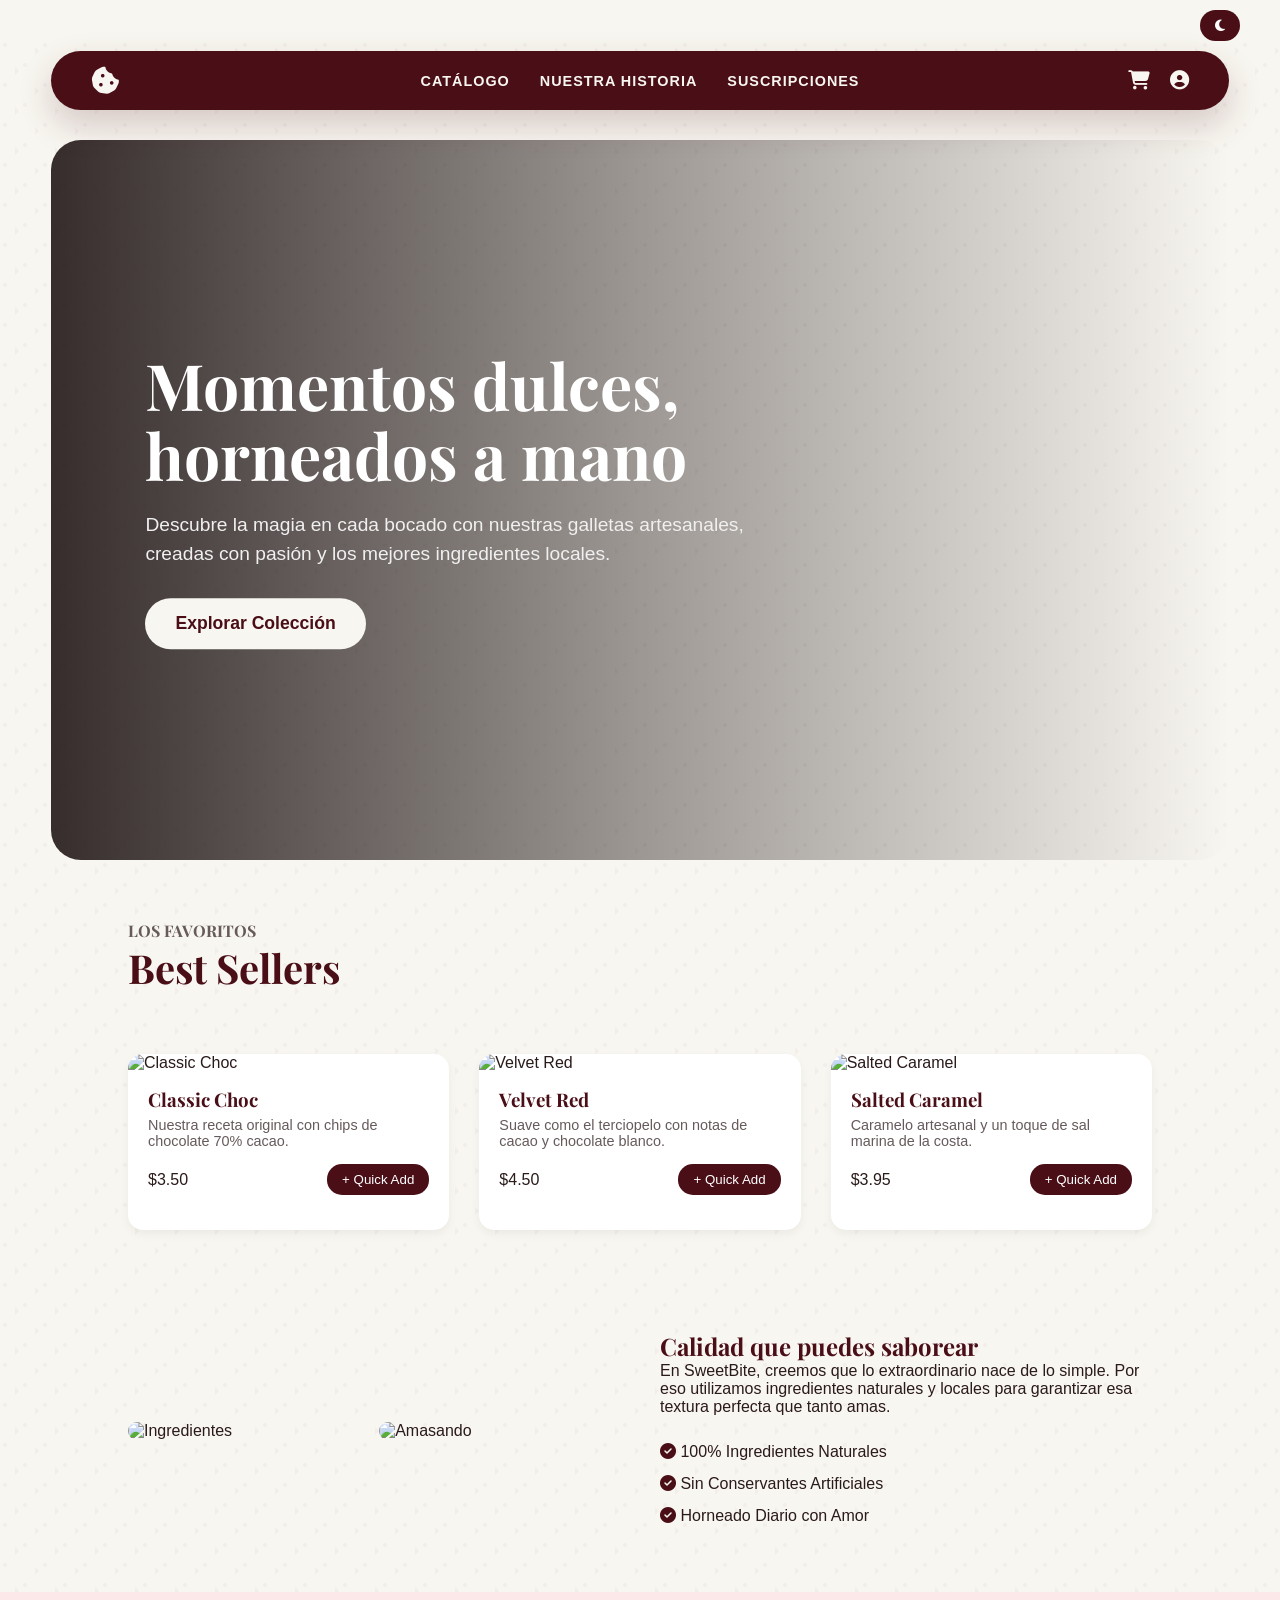
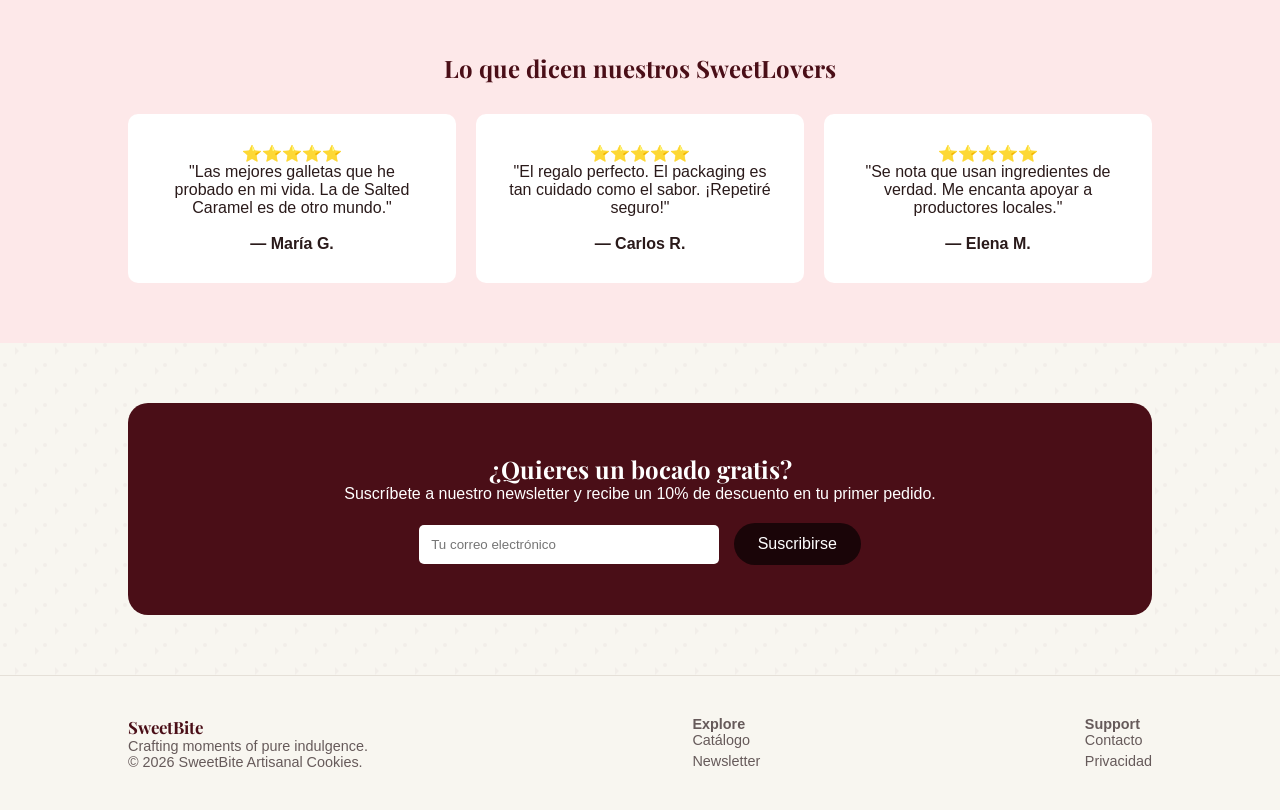
==== commit f0933120: "SweetBite 1.4" ====
--- a/index.html
+++ b/index.html
@@ -23,7 +23,9 @@
 
     <div class="header-wrapper">
         <nav class="navbar">
-            <div class="logo">SweetBite</div>
+            <div class="logo">
+                <i class="fas fa-cookie-bite" style="font-size: 1.8rem;"></i>
+            </div>
             
             <ul class="nav-links">
                 <li><a href="index.html">Catálogo</a></li>
--- a/styles.css
+++ b/styles.css
@@ -1,5 +1,4 @@
 /* ================= VARIABLES Y RESET ================= */
-/* :root define variables globales. Cambiar un color aquí lo cambiará en toda la página */
 :root {
     /* Modo Claro */
     --bg-color: #F8F6F0;       /* Beige clarito para el fondo de la página */
@@ -12,41 +11,36 @@
     --border-color: #E5E0D8;   /* Color de las líneas separadoras */
 }
 
-/* Variables para cuando el "Modo Oscuro" está activado en el <body> */
+/* Variables para cuando el "Modo Oscuro" está activado */
 body.dark-mode {
-    --bg-color: #121212;       /* Fondo gris casi negro */
-    --text-main: #EAEAEA;      /* Texto principal casi blanco para contrastar */
-    --text-muted: #A0A0A0;     /* Texto secundario gris claro */
-    --burgundy: #7A192A;       /* Burdeo más brillante para que se note en la oscuridad */
-    --burgundy-hover: #9E2238; /* Efecto hover del burdeo oscuro */
-    --pink-light: #2A1A1C;     /* Rosa muy oscuro, casi marrón, para mantener la estética */
-    --white-cards: #1E1E1E;    /* Gris oscuro para las tarjetas en vez de blanco puro */
-    --border-color: #333333;   /* Bordes oscuros */
-}
-
-/* El asterisco (*) aplica estas reglas a TODOS los elementos de la página */
-* {
-    margin: 0; /* Quita los márgenes por defecto del navegador */
-    padding: 0; /* Quita el relleno por defecto */
-    box-sizing: border-box; /* Asegura que el padding no aumente el tamaño total de los elementos */
-    font-family: 'Georgia', serif; /* Tipografía elegante por defecto */
-}
-
-/* Reglas generales para el cuerpo de la página */
+    --bg-color: #121212;
+    --text-main: #EAEAEA;
+    --text-muted: #A0A0A0;
+    --burgundy: #7A192A;
+    --burgundy-hover: #9E2238;
+    --pink-light: #2A1A1C;
+    --white-cards: #1E1E1E;
+    --border-color: #333333;
+    
+    /* IMPORTANTE: Apagamos el patrón de "miguitas" de fondo en modo oscuro */
+    background-image: none; 
+}
+
 /* El asterisco (*) aplica estas reglas a TODOS los elementos de la página */
 * {
     margin: 0;
     padding: 0;
     box-sizing: border-box;
-    /* Quitamos la font-family de aquí para asignarla específicamente abajo */
 }
 
 /* Reglas generales para el cuerpo de la página */
 body {
     background-color: var(--bg-color);
+    /* Patrón de fondo sutil (simula chispas o harina esparcida) */
+    background-image: url("data:image/svg+xml,%3Csvg width='40' height='40' viewBox='0 0 40 40' xmlns='http://www.w3.org/2000/svg'%3E%3Cg fill='%234A0E17' fill-opacity='0.03' fill-rule='evenodd'%3E%3Ccircle cx='5' cy='5' r='2'/%3E%3Ccircle cx='25' cy='25' r='2'/%3E%3Cpath d='M15 35 l4 -4 l-4 -4 z'/%3E%3Cpath d='M35 15 l4 -4 l-4 -4 z'/%3E%3C/g%3E%3C/svg%3E");
     color: var(--text-main);
     transition: background-color 0.3s, color 0.3s;
-    font-family: 'Montserrat', sans-serif; /* Fuente limpia y redondita para textos normales */
+    font-family: 'Montserrat', sans-serif;
 }
 
 /* Títulos */
@@ -55,147 +49,141 @@
     color: var(--burgundy);
 }
 
-body.dark-mode h1, body.dark-mode h2, body.dark-mode h3 {
-    color: var(--text-main);
-}
-
 /* Cambia el color de los títulos a blanco/gris claro cuando está en modo oscuro */
 body.dark-mode h1, body.dark-mode h2, body.dark-mode h3 {
     color: var(--text-main);
 }
 
-/* Quita el subrayado de los enlaces y les pone el color heredado de su contenedor */
+/* Quita el subrayado de los enlaces y los puntos de las listas */
 a { text-decoration: none; color: inherit; }
-/* Quita los puntos de las listas (usado en el navbar y footer) */
 ul { list-style: none; }
 
-/* ================= TOP BAR & NAVBAR (NUEVO DISEÑO) ================= */
-/* Barra superior pequeñita para el botón de modo oscuro */
+/* ================= TOP BAR & NAVBAR (DISEÑO FLOTANTE) ================= */
 .top-bar {
     display: flex;
-    justify-content: flex-end; /* Empuja el botón a la derecha */
-    padding: 10px 40px 0px 40px; /* Arriba, Derecha, Abajo (0), Izquierda */
+    justify-content: flex-end;
+    padding: 10px 40px 0px 40px;
     background-color: var(--bg-color);
 }
 
-/* Botón de la lunita/sol */
 .btn-theme {
     background: var(--burgundy);
     color: #fff;
     border: none;
     padding: 8px 15px;
-    border-radius: 20px; /* Lo hace redondito */
+    border-radius: 20px;
     cursor: pointer;
     font-weight: bold;
     transition: 0.3s;
 }
 
-/* Envoltorio del Navbar para que respire por los lados y se quede pegado arriba */
+/* Animación para que el Navbar flote */
+@keyframes float {
+    0% { transform: translateY(0px); }
+    50% { transform: translateY(-8px); } /* Sube 8 píxeles suavemente */
+    100% { transform: translateY(0px); }
+}
+
 .header-wrapper {
-    background-color: var(--bg-color);
-    padding: 10px 4vw; /* Da margen a los lados (4% del ancho de la pantalla) */
-    position: sticky; /* Hace que el menú baje contigo al hacer scroll */
-    top: 0; /* Se pega al tope exacto de la pantalla */
-    z-index: 100; /* Lo pone por encima de todos los demás elementos (carrusel, fotos) */
-}
-
-/* El menú en sí (diseño de píldora flotante) */
+    background-color: transparent; /* Fondo transparente para ver el patrón atrás */
+    padding: 10px 4vw;
+    position: sticky;
+    top: 10px; /* Margen superior para que flote bien */
+    z-index: 100;
+    animation: float 4s ease-in-out infinite; /* Aplica la animación */
+}
+
 .navbar {
-    display: flex; /* Permite alinear elementos horizontalmente */
-    justify-content: space-between; /* Separa logo, links e íconos */
-    align-items: center; /* Los centra verticalmente */
+    display: flex;
+    justify-content: space-between;
+    align-items: center;
     padding: 15px 40px;
-    background-color: var(--burgundy); /* Fondo rojo oscuro */
-    border-radius: 50px; /* Curva los bordes para hacer la forma de píldora */
-    box-shadow: 0 10px 30px rgba(0,0,0,0.15); /* Sombra suave para dar efecto 3D flotante */
-}
-
-/* Ajustes de color de texto dentro del navbar (para que se lea sobre el burdeo) */
+    background-color: var(--burgundy);
+    border-radius: 50px;
+    box-shadow: 0 15px 35px rgba(74, 14, 23, 0.2);
+    position: relative; /* Necesario para centrar los enlaces absolutamente */
+}
+
 .navbar .logo {
-    font-size: 1.5rem;
-    font-weight: bold;
-    color: var(--bg-color); /* Letras claras */
-}
-
+    color: var(--bg-color); 
+}
+
+/* Centrado absoluto de los links */
 .nav-links {
     display: flex;
-    gap: 30px; /* Separación entre cada link */
+    gap: 30px;
     font-size: 0.9rem;
-    text-transform: uppercase; /* Vuelve el texto MAYÚSCULA */
+    text-transform: uppercase;
     letter-spacing: 1px;
+    position: absolute;
+    left: 50%;
+    transform: translateX(-50%); /* Centra perfectamente */
 }
 
 .navbar .nav-links a {
-    color: var(--bg-color); /* Links claros */
+    color: var(--bg-color);
     font-weight: 600;
 }
 
 .navbar .nav-links a:hover {
-    color: var(--pink-light); /* Se pone rosita al pasar el mouse */
+    color: var(--pink-light);
 }
 
 .nav-icons {
     display: flex;
     gap: 20px;
     font-size: 1.2rem;
-    color: var(--bg-color); /* Íconos claros */
-}
-
-/* ================= HERO CAROUSEL (NUEVO INICIO) ================= */
-/* Contenedor principal del carrusel */
+    color: var(--bg-color);
+}
+
+/* ================= HERO CAROUSEL ================= */
 .hero-carousel {
-    position: relative; /* Necesario para que las imágenes hijas se posicionen dentro de él */
-    height: 80vh; /* Ocupa el 80% del alto de la pantalla visible */
-    min-height: 500px; /* Pero nunca menos de 500px */
-    margin: 20px 4vw 60px 4vw; /* Márgenes exteriores para igualar al navbar */
-    border-radius: 30px; /* Esquinas redondeadas */
-    overflow: hidden; /* Corta cualquier imagen que se salga de los bordes redondeados */
-}
-
-/* Capas del carrusel (imágenes y sombreado) */
+    position: relative;
+    height: 80vh;
+    min-height: 500px;
+    margin: 20px 4vw 60px 4vw;
+    border-radius: 30px;
+    overflow: hidden;
+}
+
 .carousel-slides, .slide, .carousel-overlay {
-    position: absolute; /* Se apilan una encima de otra */
+    position: absolute;
     top: 0;
     left: 0;
     width: 100%;
     height: 100%;
 }
 
-/* Cada imagen individual del carrusel */
 .slide {
-    background-size: cover; /* Hace que la imagen llene todo el espacio sin deformarse */
-    background-position: center; /* Centra la foto */
-    opacity: 0; /* Por defecto están invisibles */
-    transition: opacity 1s ease-in-out; /* Animación de 1 segundo para aparecer suavemente */
-}
-
-/* Solo la imagen con la clase 'active' se hace visible */
+    background-size: cover;
+    background-position: center;
+    opacity: 0;
+    transition: opacity 1s ease-in-out;
+}
+
 .slide.active {
     opacity: 1;
 }
 
-/* El degradado oscuro para que el texto blanco sea legible */
 .carousel-overlay {
-    /* Va de izquierda (casi negro) a derecha (transparente) */
     background: linear-gradient(to right, rgba(20, 10, 10, 0.85) 0%, rgba(20, 10, 10, 0.4) 50%, transparent 100%);
-    z-index: 1; /* Nivel 1 de apilamiento (sobre las fotos, debajo del texto) */
-}
-
-/* Contenedor del texto del carrusel */
+    z-index: 1;
+}
+
 .hero-content {
     position: absolute;
-    top: 50%; /* Baja el texto a la mitad */
-    left: 8%; /* Lo separa un 8% del borde izquierdo */
-    transform: translateY(-50%); /* Ajuste fino para centrarlo verticalmente perfecto */
-    z-index: 2; /* Nivel 2 (encima del degradado) */
-    max-width: 600px; /* Evita que el texto cruce toda la pantalla */
-    color: white; /* Fuerza el color blanco */
+    top: 50%;
+    left: 8%;
+    transform: translateY(-50%);
+    z-index: 2;
+    max-width: 600px;
+    color: white;
 }
 
 .hero-content h1 {
     color: white; 
     font-size: 4rem;
-    line-height: 1.1; /* Reduce el espacio entre líneas del título */
+    line-height: 1.1;
     margin-bottom: 20px;
 }
 
@@ -206,10 +194,9 @@
     line-height: 1.5;
 }
 
-/* Botón especial del carrusel */
 .btn-hero {
-    background-color: var(--bg-color); /* Fondo beige clarito */
-    color: var(--burgundy); /* Letras burdeo */
+    background-color: var(--bg-color);
+    color: var(--burgundy);
     padding: 15px 30px;
     border: none;
     border-radius: 30px;
@@ -220,12 +207,11 @@
 }
 
 .btn-hero:hover {
-    background-color: white; /* Brilla al blanco puro al pasar el mouse */
-    transform: translateY(-3px); /* Da un saltito hacia arriba */
+    background-color: white;
+    transform: translateY(-3px);
 }
 
 /* ================= COMPONENTES GENERALES ================= */
-/* Botón estándar usado en el resto de la página */
 .btn-primary {
     background-color: var(--burgundy);
     color: white;
@@ -239,59 +225,51 @@
 
 .btn-primary:hover { background-color: var(--burgundy-hover); }
 
-/* Títulos de las secciones intermedias */
 .section-title {
     text-align: center;
     font-size: 2.2rem;
     margin-bottom: 40px;
 }
 
-/* ================= GRID DE PRODUCTOS (CATÁLOGO) ================= */
+/* ================= GRID DE PRODUCTOS ================= */
 .product-grid {
-    display: grid; /* Usa CSS Grid para acomodar elementos en cuadrícula */
-    /* Crea columnas que miden mínimo 250px, y si sobra espacio, se estiran por igual (1fr). Esto lo hace Responsive automático */
+    display: grid;
     grid-template-columns: repeat(auto-fit, minmax(250px, 1fr));
-    gap: 30px; /* Espacio entre cada tarjeta de galleta */
-    padding: 40px 10vw; /* Padding lateral del 10% del ancho de pantalla */
-}
-
-/* Tarjeta individual de cada galleta */
+    gap: 30px;
+    padding: 40px 10vw;
+}
+
 .product-card {
     background: var(--white-cards);
     border-radius: 15px;
-    overflow: hidden; /* Corta la imagen si es cuadrada para que respete los bordes redondos de la tarjeta */
+    overflow: hidden;
     padding-bottom: 20px;
-    box-shadow: 0 4px 10px rgba(0,0,0,0.05); /* Sombrecita sutil */
+    box-shadow: 0 4px 10px rgba(0,0,0,0.05);
 }
 
 .product-card img { 
     width: 100%; 
     height: 250px; 
-    object-fit: cover; /* Evita que la foto de la galleta se estire feo, la recorta bonito */
+    object-fit: cover; 
 }
 
 .product-info { padding: 15px 20px; }
 .product-info h3 { margin-bottom: 5px; }
 .product-info p { color: var(--text-muted); font-size: 0.9rem; margin-bottom: 15px; }
-.price-row { display: flex; justify-content: space-between; align-items: center; } /* Separa el precio a la izquierda y el botón a la derecha */
-
-/* Botoncito de agregar al carro en la tarjeta */
+.price-row { display: flex; justify-content: space-between; align-items: center; }
 .btn-add { background: var(--burgundy); color: white; border: none; padding: 8px 15px; border-radius: 15px; cursor: pointer; }
 
-/* ================= SECCIONES EXTRAS (Calidad y Testimonios) ================= */
-/* Sección de fotos y checklist */
+/* ================= SECCIONES EXTRAS ================= */
 .quality-section { display: flex; padding: 60px 10vw; gap: 40px; align-items: center; }
-.quality-images { display: flex; gap: 15px; flex: 1; } /* Contenedor de las dos imágenes divididas */
-.quality-images img { width: 48%; border-radius: 15px; object-fit: cover; } /* Cada imagen ocupa casi la mitad */
-.quality-text { flex: 1; } /* El texto ocupa el otro 50% de la pantalla */
+.quality-images { display: flex; gap: 15px; flex: 1; }
+.quality-images img { width: 48%; border-radius: 15px; object-fit: cover; }
+.quality-text { flex: 1; }
 .quality-text ul { margin-top: 20px; line-height: 2; }
 
-/* Sección rosa de opiniones */
 .testimonials { background-color: var(--pink-light); padding: 60px 10vw; text-align: center; }
-.test-grid { display: grid; grid-template-columns: repeat(3, 1fr); gap: 20px; margin-top: 30px; } /* Fuerzo 3 columnas para PC */
+.test-grid { display: grid; grid-template-columns: repeat(3, 1fr); gap: 20px; margin-top: 30px; }
 .test-card { background: var(--white-cards); padding: 30px; border-radius: 10px; }
 
-/* Caja de recolección de correos (Newsletter) */
 .newsletter {
     background-color: var(--burgundy);
     color: white;
@@ -303,45 +281,34 @@
 .newsletter h2 { color: white; }
 .newsletter input { padding: 12px; width: 60%; max-width: 300px; border: none; border-radius: 5px; margin-right: 10px; }
 
-/* ================= TIENDA (PÁGINA PRODUCTO INDIVIDUAL) ================= */
+/* ================= TIENDA (PRODUCTO INDIVIDUAL) ================= */
 .product-detail {
     display: flex;
     padding: 60px 10vw;
     gap: 50px;
 }
 
-/* Cuadrícula de fotos del producto (Tipo álbum) */
 .product-gallery { flex: 1; display: grid; grid-template-columns: 1fr 1fr; gap: 15px; }
-.main-img { grid-column: span 2; width: 100%; border-radius: 15px; } /* Imagen principal arriba, abarca 2 columnas */
-.sub-img { width: 100%; border-radius: 15px; } /* Imágenes pequeñitas abajo */
-
-/* Info del lado derecho de la página tienda */
+.main-img { grid-column: span 2; width: 100%; border-radius: 15px; }
+.sub-img { width: 100%; border-radius: 15px; }
+
 .product-data { flex: 1; }
 .product-data h1 { font-size: 3rem; margin-bottom: 10px; }
 .product-data .price { font-size: 1.5rem; font-weight: bold; margin-bottom: 20px; }
 .product-data p { color: var(--text-muted); line-height: 1.6; margin-bottom: 30px; }
 
-/* Selector de cantidad [ - 1 + ] */
-.qty-selector {
-    display: flex;
-    align-items: center;
-    gap: 15px;
-    margin-bottom: 20px;
-}
-
+.qty-selector { display: flex; align-items: center; gap: 15px; margin-bottom: 20px; }
 .qty-btn { background: var(--white-cards); border: 1px solid var(--border-color); padding: 10px 15px; cursor: pointer; border-radius: 5px;}
 .qty-input { width: 50px; text-align: center; border: none; background: transparent; font-size: 1.1rem;}
 
-/* Botón grandote de comprar en la ficha de producto */
 .btn-large {
-    width: 100%; /* Abarca todo el ancho disponible de la columna */
+    width: 100%;
     padding: 15px;
     font-size: 1.2rem;
     border-radius: 30px;
     margin-bottom: 30px;
 }
 
-/* Etiquetas (Ej: Contiene Lactosa) */
 .tags span {
     background: var(--pink-light);
     color: var(--burgundy);
@@ -353,8 +320,8 @@
 
 /* ================= FOOTER ================= */
 footer {
-    display: flex; /* Divide el footer en bloques */
-    justify-content: space-between; /* Manda los bloques a los extremos */
+    display: flex;
+    justify-content: space-between;
     padding: 40px 10vw;
     background-color: var(--bg-color);
     border-top: 1px solid var(--border-color);
--- a/styles.css
+++ b/styles.css
@@ -1,5 +1,4 @@
 /* ================= VARIABLES Y RESET ================= */
-/* :root define variables globales. Cambiar un color aquí lo cambiará en toda la página */
 :root {
     /* Modo Claro */
     --bg-color: #F8F6F0;       /* Beige clarito para el fondo de la página */
@@ -12,41 +11,36 @@
     --border-color: #E5E0D8;   /* Color de las líneas separadoras */
 }
 
-/* Variables para cuando el "Modo Oscuro" está activado en el <body> */
+/* Variables para cuando el "Modo Oscuro" está activado */
 body.dark-mode {
-    --bg-color: #121212;       /* Fondo gris casi negro */
-    --text-main: #EAEAEA;      /* Texto principal casi blanco para contrastar */
-    --text-muted: #A0A0A0;     /* Texto secundario gris claro */
-    --burgundy: #7A192A;       /* Burdeo más brillante para que se note en la oscuridad */
-    --burgundy-hover: #9E2238; /* Efecto hover del burdeo oscuro */
-    --pink-light: #2A1A1C;     /* Rosa muy oscuro, casi marrón, para mantener la estética */
-    --white-cards: #1E1E1E;    /* Gris oscuro para las tarjetas en vez de blanco puro */
-    --border-color: #333333;   /* Bordes oscuros */
-}
-
-/* El asterisco (*) aplica estas reglas a TODOS los elementos de la página */
-* {
-    margin: 0; /* Quita los márgenes por defecto del navegador */
-    padding: 0; /* Quita el relleno por defecto */
-    box-sizing: border-box; /* Asegura que el padding no aumente el tamaño total de los elementos */
-    font-family: 'Georgia', serif; /* Tipografía elegante por defecto */
-}
-
-/* Reglas generales para el cuerpo de la página */
+    --bg-color: #121212;
+    --text-main: #EAEAEA;
+    --text-muted: #A0A0A0;
+    --burgundy: #7A192A;
+    --burgundy-hover: #9E2238;
+    --pink-light: #2A1A1C;
+    --white-cards: #1E1E1E;
+    --border-color: #333333;
+    
+    /* IMPORTANTE: Apagamos el patrón de "miguitas" de fondo en modo oscuro */
+    background-image: none; 
+}
+
 /* El asterisco (*) aplica estas reglas a TODOS los elementos de la página */
 * {
     margin: 0;
     padding: 0;
     box-sizing: border-box;
-    /* Quitamos la font-family de aquí para asignarla específicamente abajo */
 }
 
 /* Reglas generales para el cuerpo de la página */
 body {
     background-color: var(--bg-color);
+    /* Patrón de fondo sutil (simula chispas o harina esparcida) */
+    background-image: url("data:image/svg+xml,%3Csvg width='40' height='40' viewBox='0 0 40 40' xmlns='http://www.w3.org/2000/svg'%3E%3Cg fill='%234A0E17' fill-opacity='0.03' fill-rule='evenodd'%3E%3Ccircle cx='5' cy='5' r='2'/%3E%3Ccircle cx='25' cy='25' r='2'/%3E%3Cpath d='M15 35 l4 -4 l-4 -4 z'/%3E%3Cpath d='M35 15 l4 -4 l-4 -4 z'/%3E%3C/g%3E%3C/svg%3E");
     color: var(--text-main);
     transition: background-color 0.3s, color 0.3s;
-    font-family: 'Montserrat', sans-serif; /* Fuente limpia y redondita para textos normales */
+    font-family: 'Montserrat', sans-serif;
 }
 
 /* Títulos */
@@ -55,147 +49,141 @@
     color: var(--burgundy);
 }
 
-body.dark-mode h1, body.dark-mode h2, body.dark-mode h3 {
-    color: var(--text-main);
-}
-
 /* Cambia el color de los títulos a blanco/gris claro cuando está en modo oscuro */
 body.dark-mode h1, body.dark-mode h2, body.dark-mode h3 {
     color: var(--text-main);
 }
 
-/* Quita el subrayado de los enlaces y les pone el color heredado de su contenedor */
+/* Quita el subrayado de los enlaces y los puntos de las listas */
 a { text-decoration: none; color: inherit; }
-/* Quita los puntos de las listas (usado en el navbar y footer) */
 ul { list-style: none; }
 
-/* ================= TOP BAR & NAVBAR (NUEVO DISEÑO) ================= */
-/* Barra superior pequeñita para el botón de modo oscuro */
+/* ================= TOP BAR & NAVBAR (DISEÑO FLOTANTE) ================= */
 .top-bar {
     display: flex;
-    justify-content: flex-end; /* Empuja el botón a la derecha */
-    padding: 10px 40px 0px 40px; /* Arriba, Derecha, Abajo (0), Izquierda */
+    justify-content: flex-end;
+    padding: 10px 40px 0px 40px;
     background-color: var(--bg-color);
 }
 
-/* Botón de la lunita/sol */
 .btn-theme {
     background: var(--burgundy);
     color: #fff;
     border: none;
     padding: 8px 15px;
-    border-radius: 20px; /* Lo hace redondito */
+    border-radius: 20px;
     cursor: pointer;
     font-weight: bold;
     transition: 0.3s;
 }
 
-/* Envoltorio del Navbar para que respire por los lados y se quede pegado arriba */
+/* Animación para que el Navbar flote */
+@keyframes float {
+    0% { transform: translateY(0px); }
+    50% { transform: translateY(-8px); } /* Sube 8 píxeles suavemente */
+    100% { transform: translateY(0px); }
+}
+
 .header-wrapper {
-    background-color: var(--bg-color);
-    padding: 10px 4vw; /* Da margen a los lados (4% del ancho de la pantalla) */
-    position: sticky; /* Hace que el menú baje contigo al hacer scroll */
-    top: 0; /* Se pega al tope exacto de la pantalla */
-    z-index: 100; /* Lo pone por encima de todos los demás elementos (carrusel, fotos) */
-}
-
-/* El menú en sí (diseño de píldora flotante) */
+    background-color: transparent; /* Fondo transparente para ver el patrón atrás */
+    padding: 10px 4vw;
+    position: sticky;
+    top: 10px; /* Margen superior para que flote bien */
+    z-index: 100;
+    animation: float 4s ease-in-out infinite; /* Aplica la animación */
+}
+
 .navbar {
-    display: flex; /* Permite alinear elementos horizontalmente */
-    justify-content: space-between; /* Separa logo, links e íconos */
-    align-items: center; /* Los centra verticalmente */
+    display: flex;
+    justify-content: space-between;
+    align-items: center;
     padding: 15px 40px;
-    background-color: var(--burgundy); /* Fondo rojo oscuro */
-    border-radius: 50px; /* Curva los bordes para hacer la forma de píldora */
-    box-shadow: 0 10px 30px rgba(0,0,0,0.15); /* Sombra suave para dar efecto 3D flotante */
-}
-
-/* Ajustes de color de texto dentro del navbar (para que se lea sobre el burdeo) */
+    background-color: var(--burgundy);
+    border-radius: 50px;
+    box-shadow: 0 15px 35px rgba(74, 14, 23, 0.2);
+    position: relative; /* Necesario para centrar los enlaces absolutamente */
+}
+
 .navbar .logo {
-    font-size: 1.5rem;
-    font-weight: bold;
-    color: var(--bg-color); /* Letras claras */
-}
-
+    color: var(--bg-color); 
+}
+
+/* Centrado absoluto de los links */
 .nav-links {
     display: flex;
-    gap: 30px; /* Separación entre cada link */
+    gap: 30px;
     font-size: 0.9rem;
-    text-transform: uppercase; /* Vuelve el texto MAYÚSCULA */
+    text-transform: uppercase;
     letter-spacing: 1px;
+    position: absolute;
+    left: 50%;
+    transform: translateX(-50%); /* Centra perfectamente */
 }
 
 .navbar .nav-links a {
-    color: var(--bg-color); /* Links claros */
+    color: var(--bg-color);
     font-weight: 600;
 }
 
 .navbar .nav-links a:hover {
-    color: var(--pink-light); /* Se pone rosita al pasar el mouse */
+    color: var(--pink-light);
 }
 
 .nav-icons {
     display: flex;
     gap: 20px;
     font-size: 1.2rem;
-    color: var(--bg-color); /* Íconos claros */
-}
-
-/* ================= HERO CAROUSEL (NUEVO INICIO) ================= */
-/* Contenedor principal del carrusel */
+    color: var(--bg-color);
+}
+
+/* ================= HERO CAROUSEL ================= */
 .hero-carousel {
-    position: relative; /* Necesario para que las imágenes hijas se posicionen dentro de él */
-    height: 80vh; /* Ocupa el 80% del alto de la pantalla visible */
-    min-height: 500px; /* Pero nunca menos de 500px */
-    margin: 20px 4vw 60px 4vw; /* Márgenes exteriores para igualar al navbar */
-    border-radius: 30px; /* Esquinas redondeadas */
-    overflow: hidden; /* Corta cualquier imagen que se salga de los bordes redondeados */
-}
-
-/* Capas del carrusel (imágenes y sombreado) */
+    position: relative;
+    height: 80vh;
+    min-height: 500px;
+    margin: 20px 4vw 60px 4vw;
+    border-radius: 30px;
+    overflow: hidden;
+}
+
 .carousel-slides, .slide, .carousel-overlay {
-    position: absolute; /* Se apilan una encima de otra */
+    position: absolute;
     top: 0;
     left: 0;
     width: 100%;
     height: 100%;
 }
 
-/* Cada imagen individual del carrusel */
 .slide {
-    background-size: cover; /* Hace que la imagen llene todo el espacio sin deformarse */
-    background-position: center; /* Centra la foto */
-    opacity: 0; /* Por defecto están invisibles */
-    transition: opacity 1s ease-in-out; /* Animación de 1 segundo para aparecer suavemente */
-}
-
-/* Solo la imagen con la clase 'active' se hace visible */
+    background-size: cover;
+    background-position: center;
+    opacity: 0;
+    transition: opacity 1s ease-in-out;
+}
+
 .slide.active {
     opacity: 1;
 }
 
-/* El degradado oscuro para que el texto blanco sea legible */
 .carousel-overlay {
-    /* Va de izquierda (casi negro) a derecha (transparente) */
     background: linear-gradient(to right, rgba(20, 10, 10, 0.85) 0%, rgba(20, 10, 10, 0.4) 50%, transparent 100%);
-    z-index: 1; /* Nivel 1 de apilamiento (sobre las fotos, debajo del texto) */
-}
-
-/* Contenedor del texto del carrusel */
+    z-index: 1;
+}
+
 .hero-content {
     position: absolute;
-    top: 50%; /* Baja el texto a la mitad */
-    left: 8%; /* Lo separa un 8% del borde izquierdo */
-    transform: translateY(-50%); /* Ajuste fino para centrarlo verticalmente perfecto */
-    z-index: 2; /* Nivel 2 (encima del degradado) */
-    max-width: 600px; /* Evita que el texto cruce toda la pantalla */
-    color: white; /* Fuerza el color blanco */
+    top: 50%;
+    left: 8%;
+    transform: translateY(-50%);
+    z-index: 2;
+    max-width: 600px;
+    color: white;
 }
 
 .hero-content h1 {
     color: white; 
     font-size: 4rem;
-    line-height: 1.1; /* Reduce el espacio entre líneas del título */
+    line-height: 1.1;
     margin-bottom: 20px;
 }
 
@@ -206,10 +194,9 @@
     line-height: 1.5;
 }
 
-/* Botón especial del carrusel */
 .btn-hero {
-    background-color: var(--bg-color); /* Fondo beige clarito */
-    color: var(--burgundy); /* Letras burdeo */
+    background-color: var(--bg-color);
+    color: var(--burgundy);
     padding: 15px 30px;
     border: none;
     border-radius: 30px;
@@ -220,12 +207,11 @@
 }
 
 .btn-hero:hover {
-    background-color: white; /* Brilla al blanco puro al pasar el mouse */
-    transform: translateY(-3px); /* Da un saltito hacia arriba */
+    background-color: white;
+    transform: translateY(-3px);
 }
 
 /* ================= COMPONENTES GENERALES ================= */
-/* Botón estándar usado en el resto de la página */
 .btn-primary {
     background-color: var(--burgundy);
     color: white;
@@ -239,59 +225,51 @@
 
 .btn-primary:hover { background-color: var(--burgundy-hover); }
 
-/* Títulos de las secciones intermedias */
 .section-title {
     text-align: center;
     font-size: 2.2rem;
     margin-bottom: 40px;
 }
 
-/* ================= GRID DE PRODUCTOS (CATÁLOGO) ================= */
+/* ================= GRID DE PRODUCTOS ================= */
 .product-grid {
-    display: grid; /* Usa CSS Grid para acomodar elementos en cuadrícula */
-    /* Crea columnas que miden mínimo 250px, y si sobra espacio, se estiran por igual (1fr). Esto lo hace Responsive automático */
+    display: grid;
     grid-template-columns: repeat(auto-fit, minmax(250px, 1fr));
-    gap: 30px; /* Espacio entre cada tarjeta de galleta */
-    padding: 40px 10vw; /* Padding lateral del 10% del ancho de pantalla */
-}
-
-/* Tarjeta individual de cada galleta */
+    gap: 30px;
+    padding: 40px 10vw;
+}
+
 .product-card {
     background: var(--white-cards);
     border-radius: 15px;
-    overflow: hidden; /* Corta la imagen si es cuadrada para que respete los bordes redondos de la tarjeta */
+    overflow: hidden;
     padding-bottom: 20px;
-    box-shadow: 0 4px 10px rgba(0,0,0,0.05); /* Sombrecita sutil */
+    box-shadow: 0 4px 10px rgba(0,0,0,0.05);
 }
 
 .product-card img { 
     width: 100%; 
     height: 250px; 
-    object-fit: cover; /* Evita que la foto de la galleta se estire feo, la recorta bonito */
+    object-fit: cover; 
 }
 
 .product-info { padding: 15px 20px; }
 .product-info h3 { margin-bottom: 5px; }
 .product-info p { color: var(--text-muted); font-size: 0.9rem; margin-bottom: 15px; }
-.price-row { display: flex; justify-content: space-between; align-items: center; } /* Separa el precio a la izquierda y el botón a la derecha */
-
-/* Botoncito de agregar al carro en la tarjeta */
+.price-row { display: flex; justify-content: space-between; align-items: center; }
 .btn-add { background: var(--burgundy); color: white; border: none; padding: 8px 15px; border-radius: 15px; cursor: pointer; }
 
-/* ================= SECCIONES EXTRAS (Calidad y Testimonios) ================= */
-/* Sección de fotos y checklist */
+/* ================= SECCIONES EXTRAS ================= */
 .quality-section { display: flex; padding: 60px 10vw; gap: 40px; align-items: center; }
-.quality-images { display: flex; gap: 15px; flex: 1; } /* Contenedor de las dos imágenes divididas */
-.quality-images img { width: 48%; border-radius: 15px; object-fit: cover; } /* Cada imagen ocupa casi la mitad */
-.quality-text { flex: 1; } /* El texto ocupa el otro 50% de la pantalla */
+.quality-images { display: flex; gap: 15px; flex: 1; }
+.quality-images img { width: 48%; border-radius: 15px; object-fit: cover; }
+.quality-text { flex: 1; }
 .quality-text ul { margin-top: 20px; line-height: 2; }
 
-/* Sección rosa de opiniones */
 .testimonials { background-color: var(--pink-light); padding: 60px 10vw; text-align: center; }
-.test-grid { display: grid; grid-template-columns: repeat(3, 1fr); gap: 20px; margin-top: 30px; } /* Fuerzo 3 columnas para PC */
+.test-grid { display: grid; grid-template-columns: repeat(3, 1fr); gap: 20px; margin-top: 30px; }
 .test-card { background: var(--white-cards); padding: 30px; border-radius: 10px; }
 
-/* Caja de recolección de correos (Newsletter) */
 .newsletter {
     background-color: var(--burgundy);
     color: white;
@@ -303,45 +281,34 @@
 .newsletter h2 { color: white; }
 .newsletter input { padding: 12px; width: 60%; max-width: 300px; border: none; border-radius: 5px; margin-right: 10px; }
 
-/* ================= TIENDA (PÁGINA PRODUCTO INDIVIDUAL) ================= */
+/* ================= TIENDA (PRODUCTO INDIVIDUAL) ================= */
 .product-detail {
     display: flex;
     padding: 60px 10vw;
     gap: 50px;
 }
 
-/* Cuadrícula de fotos del producto (Tipo álbum) */
 .product-gallery { flex: 1; display: grid; grid-template-columns: 1fr 1fr; gap: 15px; }
-.main-img { grid-column: span 2; width: 100%; border-radius: 15px; } /* Imagen principal arriba, abarca 2 columnas */
-.sub-img { width: 100%; border-radius: 15px; } /* Imágenes pequeñitas abajo */
-
-/* Info del lado derecho de la página tienda */
+.main-img { grid-column: span 2; width: 100%; border-radius: 15px; }
+.sub-img { width: 100%; border-radius: 15px; }
+
 .product-data { flex: 1; }
 .product-data h1 { font-size: 3rem; margin-bottom: 10px; }
 .product-data .price { font-size: 1.5rem; font-weight: bold; margin-bottom: 20px; }
 .product-data p { color: var(--text-muted); line-height: 1.6; margin-bottom: 30px; }
 
-/* Selector de cantidad [ - 1 + ] */
-.qty-selector {
-    display: flex;
-    align-items: center;
-    gap: 15px;
-    margin-bottom: 20px;
-}
-
+.qty-selector { display: flex; align-items: center; gap: 15px; margin-bottom: 20px; }
 .qty-btn { background: var(--white-cards); border: 1px solid var(--border-color); padding: 10px 15px; cursor: pointer; border-radius: 5px;}
 .qty-input { width: 50px; text-align: center; border: none; background: transparent; font-size: 1.1rem;}
 
-/* Botón grandote de comprar en la ficha de producto */
 .btn-large {
-    width: 100%; /* Abarca todo el ancho disponible de la columna */
+    width: 100%;
     padding: 15px;
     font-size: 1.2rem;
     border-radius: 30px;
     margin-bottom: 30px;
 }
 
-/* Etiquetas (Ej: Contiene Lactosa) */
 .tags span {
     background: var(--pink-light);
     color: var(--burgundy);
@@ -353,8 +320,8 @@
 
 /* ================= FOOTER ================= */
 footer {
-    display: flex; /* Divide el footer en bloques */
-    justify-content: space-between; /* Manda los bloques a los extremos */
+    display: flex;
+    justify-content: space-between;
     padding: 40px 10vw;
     background-color: var(--bg-color);
     border-top: 1px solid var(--border-color);
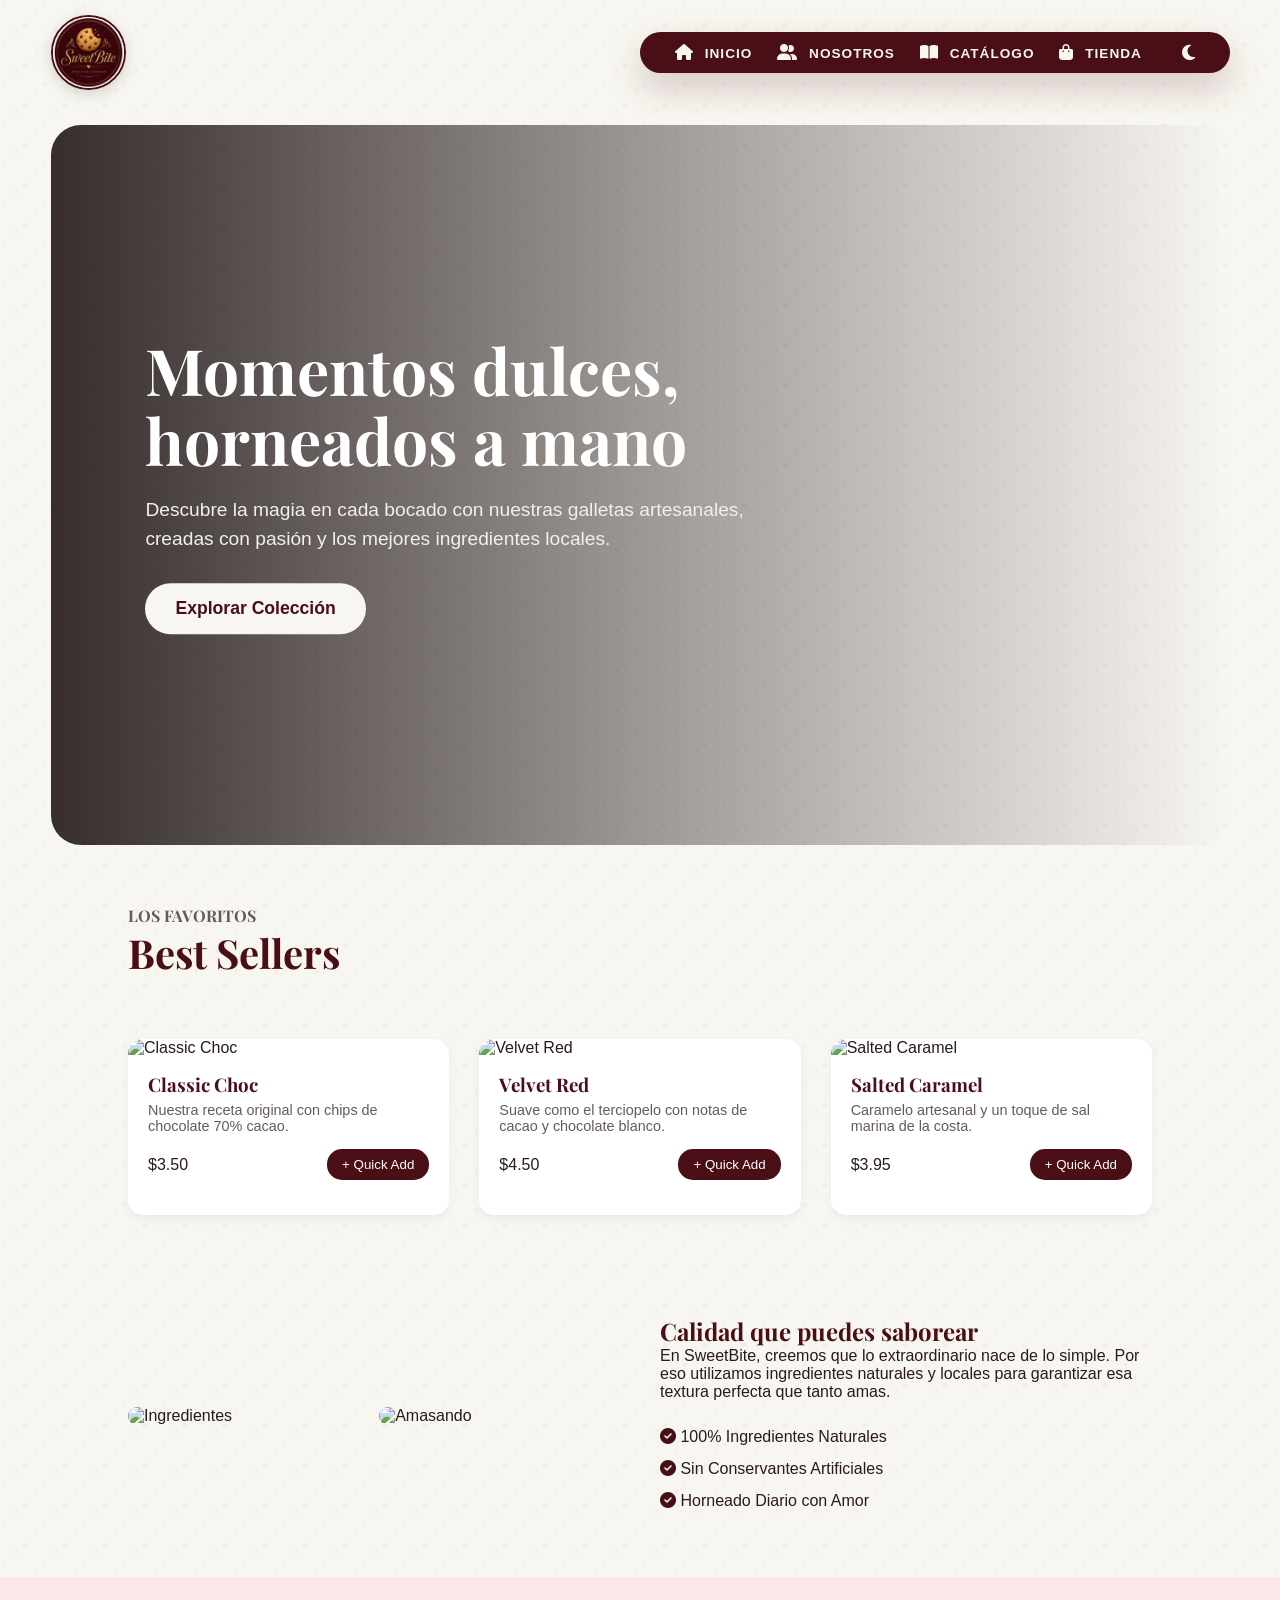
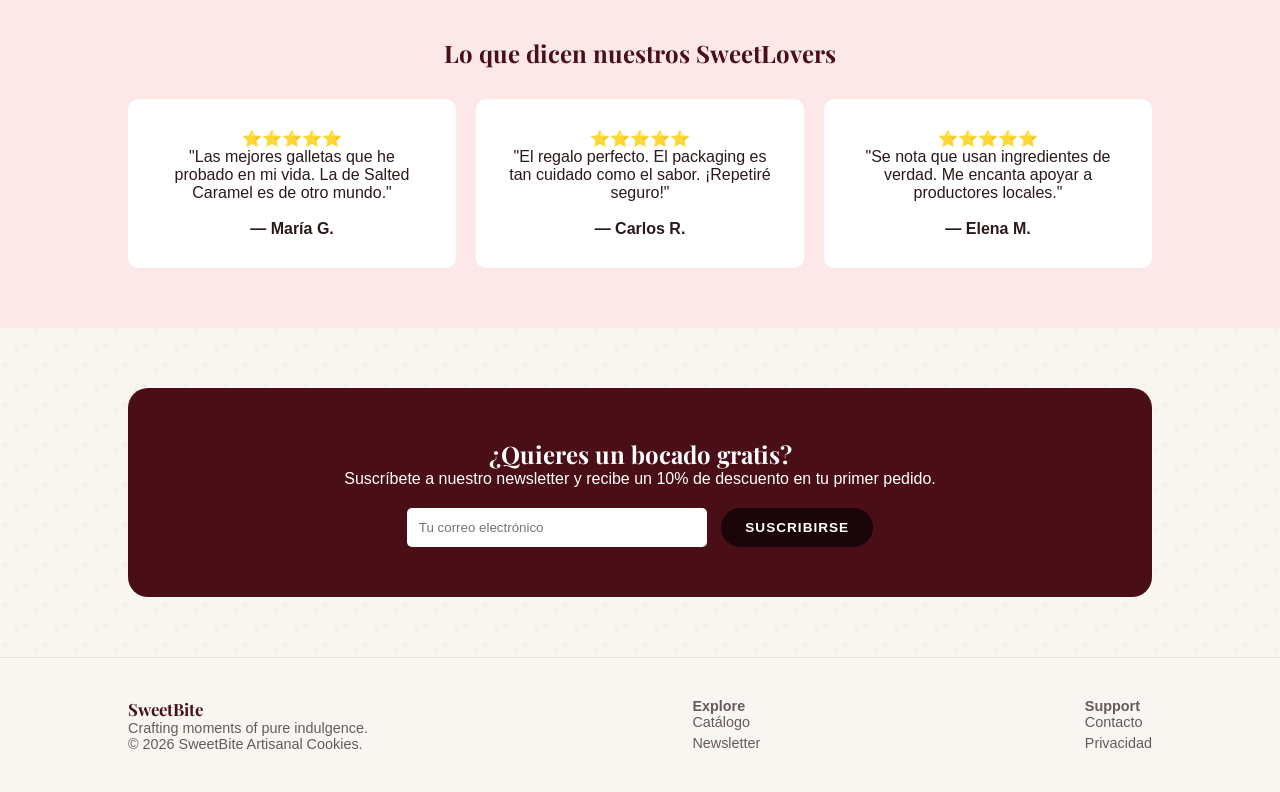
==== commit 033aa48e: "SweetBite 1.5" ====
--- a/index.html
+++ b/index.html
@@ -5,41 +5,50 @@
     <meta name="viewport" content="width=device-width, initial-scale=1.0">
     <title>SweetBite | Inicio</title>
     
-    <link rel="stylesheet" href="styles.css">
-    <link rel="stylesheet" href="https://cdnjs.cloudflare.com/ajax/libs/font-awesome/6.4.0/css/all.min.css">
+    <!-- Enlaces a CSS y FontAwesome limpios y sin duplicar -->
     <link rel="stylesheet" href="styles.css">
     <link rel="stylesheet" href="https://cdnjs.cloudflare.com/ajax/libs/font-awesome/6.4.0/css/all.min.css">
     
+    <!-- Fuentes de Google -->
     <link rel="preconnect" href="https://fonts.googleapis.com">
     <link rel="preconnect" href="https://fonts.gstatic.com" crossorigin>
     <link href="https://fonts.googleapis.com/css2?family=Montserrat:wght@300;400;600&family=Playfair+Display:ital,wght@0,400;0,600;0,700;1,400&display=swap" rel="stylesheet">
 </head>
-</head>
 <body>
 
-    <div class="top-bar">
-        <button id="theme-toggle" class="btn-theme"><i class="fas fa-moon"></i></button>
+    <!-- ================= HEADER COMPLETO ================= -->
+    <div class="header-wrapper">
+        
+        <!-- Izquierda: Logo circular -->
+        <div class="brand-logo">
+            <img src="assets/img/icono.png" alt="SweetBite Logo">
+        </div>
+        
+        <!-- Centro: Navbar (Diseño Píldora) -->
+        <nav class="navbar">
+            <ul class="nav-links">
+                <li><a href="index.html"><i class="fas fa-home"></i> Inicio</a></li>
+                <li><a href="#"><i class="fas fa-user-friends"></i> Nosotros</a></li>
+                <li><a href="#"><i class="fas fa-book-open"></i> Catálogo</a></li>
+                <li><a href="tienda.html"><i class="fas fa-shopping-bag"></i> Tienda</a></li>
+            </ul>
+            
+            <!-- Ícono Modo Oscuro integrado -->
+            <div class="nav-icons">
+                <button class="btn-theme-nav" id="theme-toggle" title="Cambiar modo">
+                    <i class="fas fa-moon"></i>
+                </button>
+            </div>
+        </nav>
+        
+        <!-- Derecha: Botón de Registro -->
+        <div class="header-actions">
+            <button class="btn-primary">Regístrate</button>
+        </div>
+        
     </div>
 
-    <div class="header-wrapper">
-        <nav class="navbar">
-            <div class="logo">
-                <i class="fas fa-cookie-bite" style="font-size: 1.8rem;"></i>
-            </div>
-            
-            <ul class="nav-links">
-                <li><a href="index.html">Catálogo</a></li>
-                <li><a href="#">Nuestra Historia</a></li>
-                <li><a href="#">Suscripciones</a></li>
-            </ul>
-            
-            <div class="nav-icons">
-                <i class="fas fa-shopping-cart" style="cursor: pointer;"></i>
-                <i class="fas fa-user-circle" style="cursor: pointer;"></i>
-            </div>
-        </nav>
-    </div>
-
+    <!-- ================= CAROUSEL ================= -->
     <section class="hero-carousel">
         <div class="carousel-slides">
             <div class="slide active" style="background-image: url('https://images.unsplash.com/photo-1499636136210-6f4ee915583e?auto=format&fit=crop&q=80');"></div>
@@ -56,6 +65,7 @@
         </div>
     </section>
 
+    <!-- ================= PRODUCTOS ================= -->
     <section>
         <h2 style="padding-left: 10vw; color: var(--text-muted); font-size: 1rem; text-transform: uppercase;">Los Favoritos</h2>
         <h2 style="padding-left: 10vw; font-size: 2.5rem; margin-bottom: 20px;">Best Sellers</h2>
@@ -99,6 +109,7 @@
         </div>
     </section>
 
+    <!-- ================= CALIDAD ================= -->
     <section class="quality-section">
         <div class="quality-images">
             <img src="https://images.unsplash.com/photo-1556910103-1c02745aae4d?auto=format&fit=crop&q=80" alt="Ingredientes">
@@ -115,6 +126,7 @@
         </div>
     </section>
 
+    <!-- ================= TESTIMONIOS ================= -->
     <section class="testimonials">
         <h2>Lo que dicen nuestros SweetLovers</h2>
         <div class="test-grid">
@@ -136,6 +148,7 @@
         </div>
     </section>
 
+    <!-- ================= NEWSLETTER ================= -->
     <section class="newsletter">
         <h2>¿Quieres un bocado gratis?</h2>
         <p style="margin-bottom: 20px;">Suscríbete a nuestro newsletter y recibe un 10% de descuento en tu primer pedido.</p>
@@ -143,6 +156,7 @@
         <button class="btn-primary" style="background-color: #1a0508;">Suscribirse</button>
     </section>
 
+    <!-- ================= FOOTER ================= -->
     <footer>
         <div>
             <h3>SweetBite</h3>
--- a/styles.css
+++ b/styles.css
@@ -1,17 +1,15 @@
 /* ================= VARIABLES Y RESET ================= */
 :root {
-    /* Modo Claro */
-    --bg-color: #F8F6F0;       /* Beige clarito para el fondo de la página */
-    --text-main: #2A1A1A;      /* Color principal del texto (casi negro) */
-    --text-muted: #665A5A;     /* Color secundario para subtítulos o textos menos importantes */
-    --burgundy: #4A0E17;       /* Burdeo oscuro (el color de tu marca) */
-    --burgundy-hover: #2F080E; /* Burdeo más oscuro para cuando el mouse pasa sobre un botón */
-    --pink-light: #FDE8E9;     /* Rosa pálido para detalles y fondos secundarios */
-    --white-cards: #FFFFFF;    /* Blanco puro para el fondo de las tarjetas de producto */
-    --border-color: #E5E0D8;   /* Color de las líneas separadoras */
-}
-
-/* Variables para cuando el "Modo Oscuro" está activado */
+    --bg-color: #F8F6F0;       
+    --text-main: #2A1A1A;      
+    --text-muted: #665A5A;     
+    --burgundy: #4A0E17;       
+    --burgundy-hover: #2F080E; 
+    --pink-light: #FDE8E9;     
+    --white-cards: #FFFFFF;    
+    --border-color: #E5E0D8;   
+}
+
 body.dark-mode {
     --bg-color: #121212;
     --text-main: #EAEAEA;
@@ -21,108 +19,121 @@
     --pink-light: #2A1A1C;
     --white-cards: #1E1E1E;
     --border-color: #333333;
-    
-    /* IMPORTANTE: Apagamos el patrón de "miguitas" de fondo en modo oscuro */
     background-image: none; 
 }
 
-/* El asterisco (*) aplica estas reglas a TODOS los elementos de la página */
 * {
     margin: 0;
     padding: 0;
     box-sizing: border-box;
 }
 
-/* Reglas generales para el cuerpo de la página */
 body {
     background-color: var(--bg-color);
-    /* Patrón de fondo sutil (simula chispas o harina esparcida) */
     background-image: url("data:image/svg+xml,%3Csvg width='40' height='40' viewBox='0 0 40 40' xmlns='http://www.w3.org/2000/svg'%3E%3Cg fill='%234A0E17' fill-opacity='0.03' fill-rule='evenodd'%3E%3Ccircle cx='5' cy='5' r='2'/%3E%3Ccircle cx='25' cy='25' r='2'/%3E%3Cpath d='M15 35 l4 -4 l-4 -4 z'/%3E%3Cpath d='M35 15 l4 -4 l-4 -4 z'/%3E%3C/g%3E%3C/svg%3E");
     color: var(--text-main);
     transition: background-color 0.3s, color 0.3s;
     font-family: 'Montserrat', sans-serif;
 }
 
-/* Títulos */
 h1, h2, h3, h4 {
-    font-family: 'Playfair Display', serif; /* Fuente elegante y premium para títulos */
+    font-family: 'Playfair Display', serif; 
     color: var(--burgundy);
 }
 
-/* Cambia el color de los títulos a blanco/gris claro cuando está en modo oscuro */
 body.dark-mode h1, body.dark-mode h2, body.dark-mode h3 {
     color: var(--text-main);
 }
 
-/* Quita el subrayado de los enlaces y los puntos de las listas */
 a { text-decoration: none; color: inherit; }
 ul { list-style: none; }
 
-/* ================= TOP BAR & NAVBAR (DISEÑO FLOTANTE) ================= */
-.top-bar {
-    display: flex;
-    justify-content: flex-end;
-    padding: 10px 40px 0px 40px;
-    background-color: var(--bg-color);
-}
-
-.btn-theme {
-    background: var(--burgundy);
-    color: #fff;
-    border: none;
-    padding: 8px 15px;
-    border-radius: 20px;
+/* ================= HEADER & NAVBAR (DISEÑO PÍLDORA) ================= */
+
+.header-wrapper {
+    display: flex;
+    align-items: center;
+    justify-content: space-between; 
+    padding: 15px 4vw;
+    position: sticky;
+    top: 0;
+    z-index: 100;
+    background-color: transparent;
+}
+
+/* Nuevo diseño para el contenedor del logo y título */
+.brand-logo {
+    display: flex;
+    align-items: center;
+    gap: 15px; 
     cursor: pointer;
-    font-weight: bold;
-    transition: 0.3s;
-}
-
-/* Animación para que el Navbar flote */
+}
+
+.brand-logo img {
+    width: 75px;
+    height: 75px;
+    border-radius: 50%; 
+    object-fit: cover;
+    border: 2px solid var(--burgundy); 
+    box-shadow: 0 4px 15px rgba(0,0,0,0.15);
+    transition: transform 0.3s;
+}
+
+.brand-logo img:hover {
+    transform: scale(1.05); 
+}
+
+/* Estilos para el título "SweetBite" */
+.brand-name {
+    font-family: 'Playfair Display', serif; 
+    font-size: 1.8rem;
+    font-weight: 700;
+    color: var(--burgundy);
+    transition: color 0.3s;
+}
+
+body.dark-mode .brand-name {
+    color: var(--text-main);
+}
+
 @keyframes float {
-    0% { transform: translateY(0px); }
-    50% { transform: translateY(-8px); } /* Sube 8 píxeles suavemente */
-    100% { transform: translateY(0px); }
-}
-
-.header-wrapper {
-    background-color: transparent; /* Fondo transparente para ver el patrón atrás */
-    padding: 10px 4vw;
-    position: sticky;
-    top: 10px; /* Margen superior para que flote bien */
-    z-index: 100;
-    animation: float 4s ease-in-out infinite; /* Aplica la animación */
+    0% { transform: translate(-50%, 0px); }
+    50% { transform: translate(-50%, -8px); } 
+    100% { transform: translate(-50%, 0px); }
 }
 
 .navbar {
-    display: flex;
-    justify-content: space-between;
-    align-items: center;
-    padding: 15px 40px;
+    position: absolute; 
+    left: 50%;
+    animation: float 4s ease-in-out infinite; 
+    
+    display: flex;
+    align-items: center;
+    gap: 40px; 
+    padding: 12px 35px;
     background-color: var(--burgundy);
     border-radius: 50px;
     box-shadow: 0 15px 35px rgba(74, 14, 23, 0.2);
-    position: relative; /* Necesario para centrar los enlaces absolutamente */
-}
-
-.navbar .logo {
-    color: var(--bg-color); 
-}
-
-/* Centrado absoluto de los links */
+    width: max-content; 
+}
+
 .nav-links {
     display: flex;
-    gap: 30px;
-    font-size: 0.9rem;
+    gap: 25px;
+    font-size: 0.85rem;
     text-transform: uppercase;
     letter-spacing: 1px;
-    position: absolute;
-    left: 50%;
-    transform: translateX(-50%); /* Centra perfectamente */
 }
 
 .navbar .nav-links a {
     color: var(--bg-color);
     font-weight: 600;
+    transition: color 0.3s;
+}
+
+.nav-links a i {
+    margin-right: 6px; 
+    font-size: 1rem;
 }
 
 .navbar .nav-links a:hover {
@@ -131,9 +142,55 @@
 
 .nav-icons {
     display: flex;
+    align-items: center;
     gap: 20px;
-    font-size: 1.2rem;
     color: var(--bg-color);
+    font-size: 1.1rem;
+}
+
+.btn-theme-nav {
+    background: transparent;
+    color: var(--bg-color);
+    border: none;
+    font-size: 1.1rem;
+    cursor: pointer;
+    display: flex;
+    align-items: center;
+    transition: color 0.3s, transform 0.3s;
+}
+
+.btn-theme-nav:hover {
+    color: var(--pink-light);
+    transform: scale(1.1);
+}
+
+/* ================= COMPONENTES GENERALES ================= */
+.btn-primary {
+    background-color: var(--burgundy);
+    color: white;
+    padding: 12px 24px;
+    border: none;
+    border-radius: 25px;
+    cursor: pointer;
+    transition: background 0.3s, transform 0.3s;
+    
+    /* Clonamos la fuente, tamaño y espaciado de la Navbar */
+    font-family: 'Montserrat', sans-serif;
+    font-size: 0.85rem;
+    font-weight: 600;
+    text-transform: uppercase;
+    letter-spacing: 1px;
+}
+
+.btn-primary:hover { 
+    background-color: var(--burgundy-hover); 
+    transform: translateY(-2px);
+}
+
+.section-title {
+    text-align: center;
+    font-size: 2.2rem;
+    margin-bottom: 40px;
 }
 
 /* ================= HERO CAROUSEL ================= */
@@ -211,26 +268,6 @@
     transform: translateY(-3px);
 }
 
-/* ================= COMPONENTES GENERALES ================= */
-.btn-primary {
-    background-color: var(--burgundy);
-    color: white;
-    padding: 12px 24px;
-    border: none;
-    border-radius: 25px;
-    cursor: pointer;
-    font-size: 1rem;
-    transition: background 0.3s;
-}
-
-.btn-primary:hover { background-color: var(--burgundy-hover); }
-
-.section-title {
-    text-align: center;
-    font-size: 2.2rem;
-    margin-bottom: 40px;
-}
-
 /* ================= GRID DE PRODUCTOS ================= */
 .product-grid {
     display: grid;
@@ -282,12 +319,7 @@
 .newsletter input { padding: 12px; width: 60%; max-width: 300px; border: none; border-radius: 5px; margin-right: 10px; }
 
 /* ================= TIENDA (PRODUCTO INDIVIDUAL) ================= */
-.product-detail {
-    display: flex;
-    padding: 60px 10vw;
-    gap: 50px;
-}
-
+.product-detail { display: flex; padding: 60px 10vw; gap: 50px; }
 .product-gallery { flex: 1; display: grid; grid-template-columns: 1fr 1fr; gap: 15px; }
 .main-img { grid-column: span 2; width: 100%; border-radius: 15px; }
 .sub-img { width: 100%; border-radius: 15px; }
@@ -301,13 +333,7 @@
 .qty-btn { background: var(--white-cards); border: 1px solid var(--border-color); padding: 10px 15px; cursor: pointer; border-radius: 5px;}
 .qty-input { width: 50px; text-align: center; border: none; background: transparent; font-size: 1.1rem;}
 
-.btn-large {
-    width: 100%;
-    padding: 15px;
-    font-size: 1.2rem;
-    border-radius: 30px;
-    margin-bottom: 30px;
-}
+.btn-large { width: 100%; padding: 15px; font-size: 1.2rem; border-radius: 30px; margin-bottom: 30px; }
 
 .tags span {
     background: var(--pink-light);
